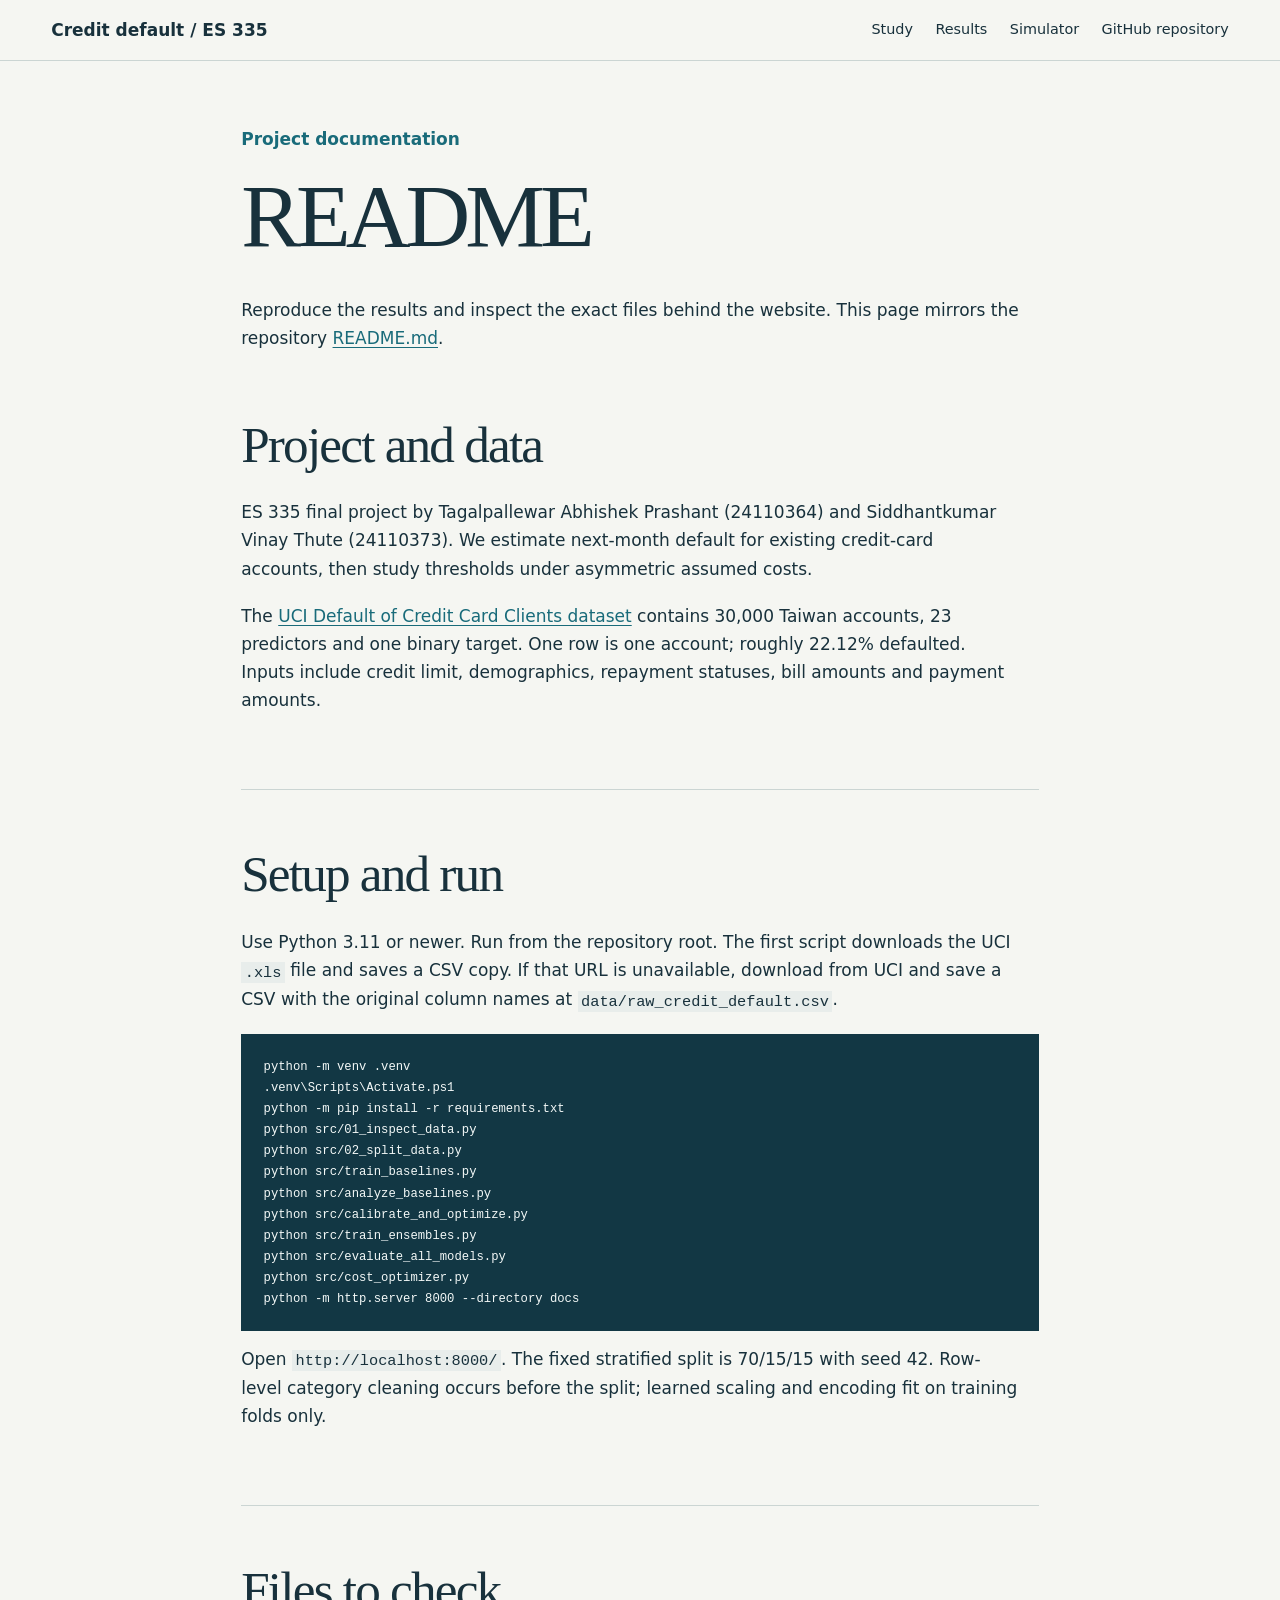
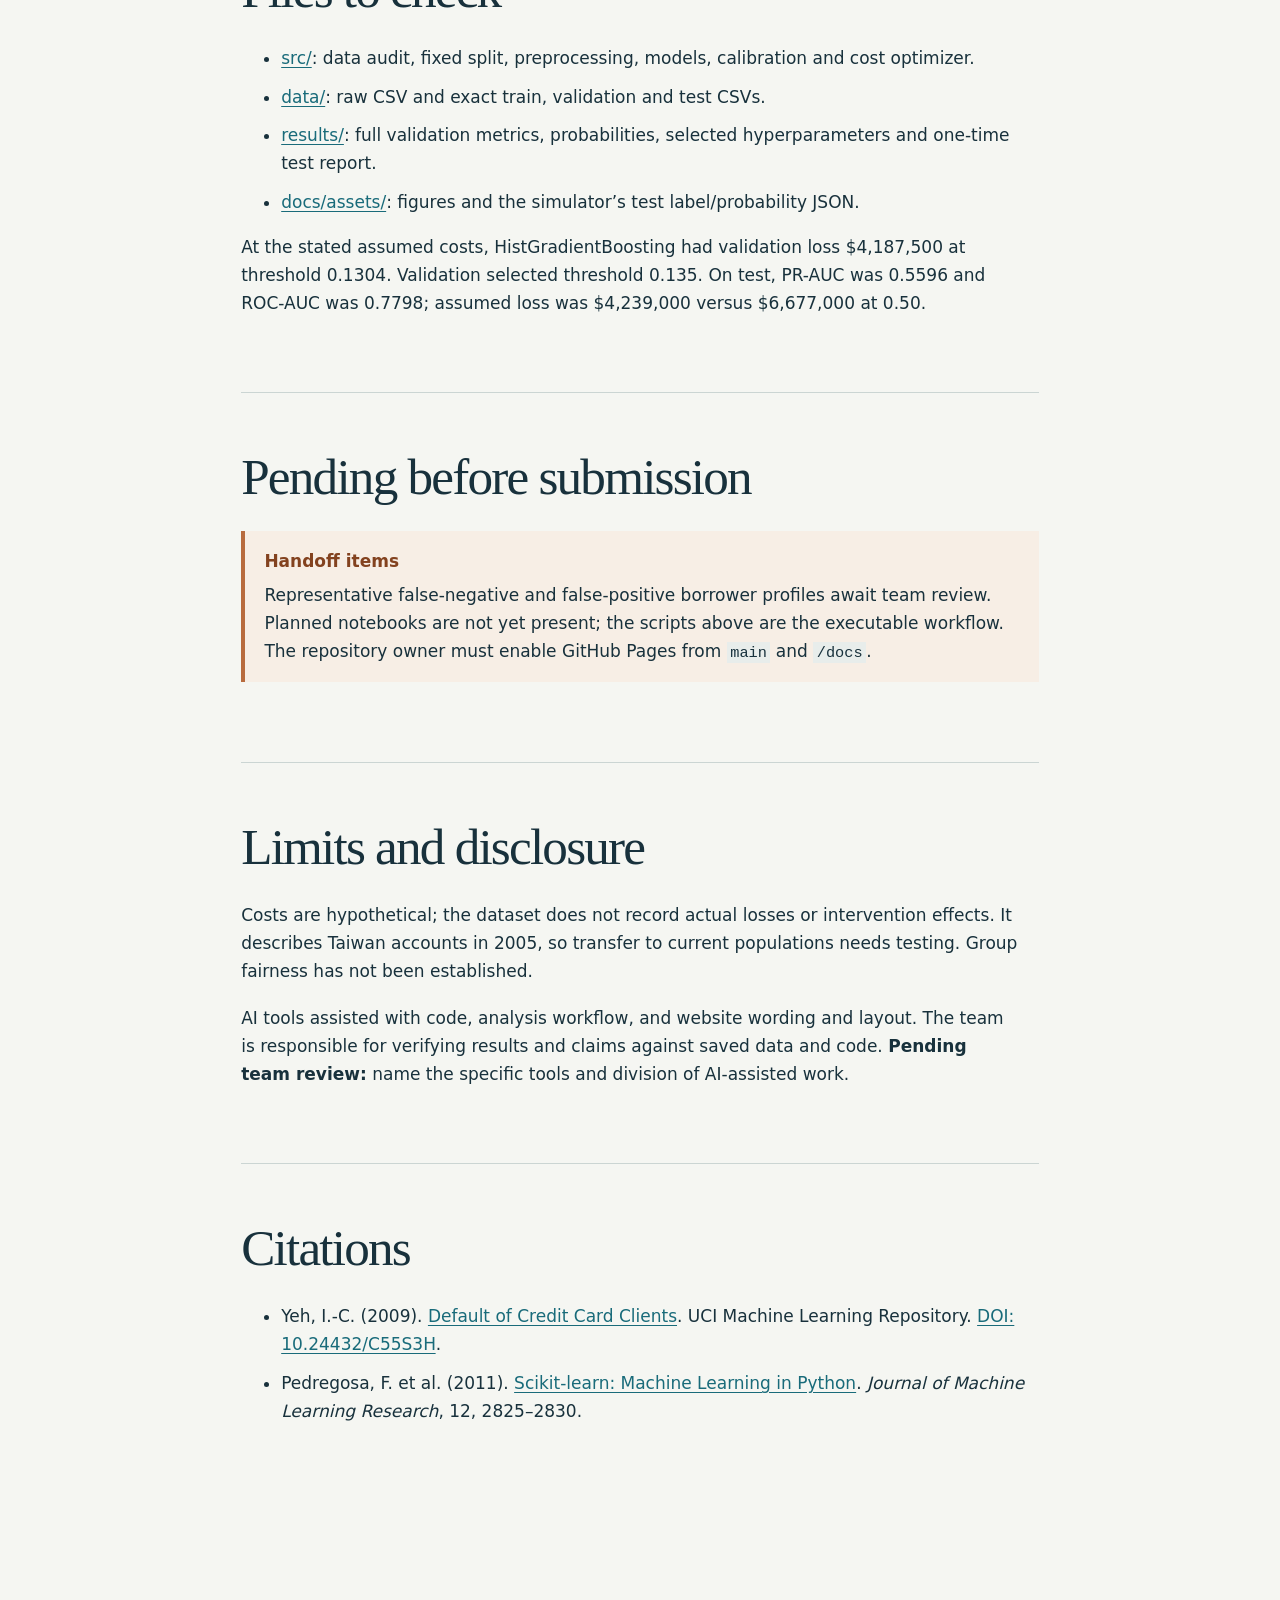
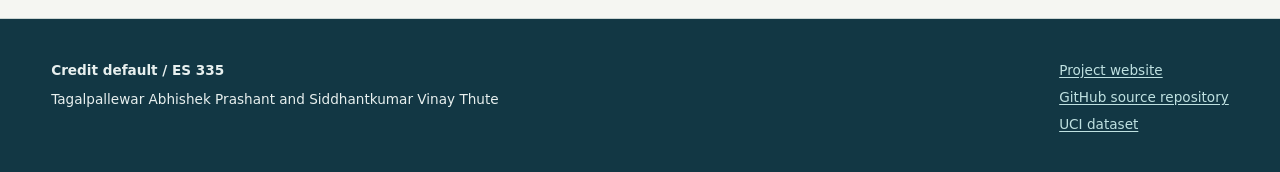
==== docs/readme.html @ 2e4a5504 "Complete project website narrative and README" ====
<!doctype html>
<html lang="en">
<head>
  <meta charset="utf-8">
  <meta name="viewport" content="width=device-width, initial-scale=1">
  <meta name="description" content="Project README: reproduction, data access, results, citations and AI-use disclosure.">
  <title>README | Credit default study</title>
  <link rel="stylesheet" href="style.css">
</head>
<body>
  <a class="skip-link" href="#readme">Skip to README</a>
  <header class="masthead"><a class="brand" href="index.html">Credit default / ES 335</a><nav aria-label="Main navigation"><a href="index.html">Study</a><a href="index.html#results">Results</a><a href="index.html#simulator">Simulator</a><a href="https://github.com/TagalpallewarAbhishek/credit-default-prediction">GitHub repository</a></nav></header>
  <main id="readme" class="readme-page">
    <header class="readme-intro"><p class="kicker">Project documentation</p><h1>README</h1><p>Reproduce the results and inspect the exact files behind the website. This page mirrors the repository <a href="https://github.com/TagalpallewarAbhishek/credit-default-prediction/blob/main/README.md">README.md</a>.</p></header>
    <section class="chapter"><h2>Project and data</h2><p>ES 335 final project by Tagalpallewar Abhishek Prashant (24110364) and Siddhantkumar Vinay Thute (24110373). We estimate next-month default for existing credit-card accounts, then study thresholds under asymmetric assumed costs.</p><p>The <a href="https://archive.ics.uci.edu/dataset/350/default+of+credit+card+clients">UCI Default of Credit Card Clients dataset</a> contains 30,000 Taiwan accounts, 23 predictors and one binary target. One row is one account; roughly 22.12% defaulted. Inputs include credit limit, demographics, repayment statuses, bill amounts and payment amounts.</p></section>
    <section class="chapter"><h2>Setup and run</h2><p>Use Python 3.11 or newer. Run from the repository root. The first script downloads the UCI <code>.xls</code> file and saves a CSV copy. If that URL is unavailable, download from UCI and save a CSV with the original column names at <code>data/raw_credit_default.csv</code>.</p><pre><code>python -m venv .venv
.venv\Scripts\Activate.ps1
python -m pip install -r requirements.txt
python src/01_inspect_data.py
python src/02_split_data.py
python src/train_baselines.py
python src/analyze_baselines.py
python src/calibrate_and_optimize.py
python src/train_ensembles.py
python src/evaluate_all_models.py
python src/cost_optimizer.py
python -m http.server 8000 --directory docs</code></pre><p>Open <code>http://localhost:8000/</code>. The fixed stratified split is 70/15/15 with seed 42. Row-level category cleaning occurs before the split; learned scaling and encoding fit on training folds only.</p></section>
    <section class="chapter"><h2>Files to check</h2><ul><li><a href="https://github.com/TagalpallewarAbhishek/credit-default-prediction/tree/main/src">src/</a>: data audit, fixed split, preprocessing, models, calibration and cost optimizer.</li><li><a href="https://github.com/TagalpallewarAbhishek/credit-default-prediction/tree/main/data">data/</a>: raw CSV and exact train, validation and test CSVs.</li><li><a href="https://github.com/TagalpallewarAbhishek/credit-default-prediction/tree/main/results">results/</a>: full validation metrics, probabilities, selected hyperparameters and one-time test report.</li><li><a href="https://github.com/TagalpallewarAbhishek/credit-default-prediction/tree/main/docs/assets">docs/assets/</a>: figures and the simulator’s test label/probability JSON.</li></ul><p>At the stated assumed costs, HistGradientBoosting had validation loss $4,187,500 at threshold 0.1304. Validation selected threshold 0.135. On test, PR-AUC was 0.5596 and ROC-AUC was 0.7798; assumed loss was $4,239,000 versus $6,677,000 at 0.50.</p></section>
    <section class="chapter"><h2>Pending before submission</h2><div class="pending"><strong>Handoff items</strong><p>Representative false-negative and false-positive borrower profiles await team review. Planned notebooks are not yet present; the scripts above are the executable workflow. The repository owner must enable GitHub Pages from <code>main</code> and <code>/docs</code>.</p></div></section>
    <section class="chapter"><h2>Limits and disclosure</h2><p>Costs are hypothetical; the dataset does not record actual losses or intervention effects. It describes Taiwan accounts in 2005, so transfer to current populations needs testing. Group fairness has not been established.</p><p>AI tools assisted with code, analysis workflow, and website wording and layout. The team is responsible for verifying results and claims against saved data and code. <strong>Pending team review:</strong> name the specific tools and division of AI-assisted work.</p></section>
    <section class="chapter"><h2>Citations</h2><ul><li>Yeh, I.-C. (2009). <a href="https://archive.ics.uci.edu/dataset/350/default+of+credit+card+clients">Default of Credit Card Clients</a>. UCI Machine Learning Repository. <a href="https://doi.org/10.24432/C55S3H">DOI: 10.24432/C55S3H</a>.</li><li>Pedregosa, F. et al. (2011). <a href="https://jmlr.org/papers/v12/pedregosa11a.html">Scikit-learn: Machine Learning in Python</a>. <em>Journal of Machine Learning Research</em>, 12, 2825–2830.</li></ul></section>
  </main>
  <footer class="site-footer"><div><strong>Credit default / ES 335</strong><p>Tagalpallewar Abhishek Prashant and Siddhantkumar Vinay Thute</p></div><div><a href="index.html">Project website</a><a href="https://github.com/TagalpallewarAbhishek/credit-default-prediction">GitHub source repository</a><a href="https://archive.ics.uci.edu/dataset/350/default+of+credit+card+clients">UCI dataset</a></div></footer>
</body>
</html>
---- docs/style.css ----
:root{--ink:#18313c;--muted:#51636a;--paper:#f5f6f2;--white:#fff;--line:#cbd5d3;--teal:#196b7a;--orange:#c35636;--gold:#d7a947}*{box-sizing:border-box}html{scroll-behavior:smooth}body{margin:0;background:var(--paper);color:var(--ink);font:17px/1.65 system-ui,-apple-system,Segoe UI,sans-serif}a{color:var(--teal);text-underline-offset:.18em}a:hover{text-decoration-thickness:2px}:focus-visible{outline:3px solid var(--orange);outline-offset:3px}h1,h2{font-family:Georgia,serif;font-weight:400;line-height:1.1}h1{font-size:clamp(3.5rem,8vw,7.5rem);letter-spacing:-.055em;max-width:850px;margin:.15em 0 .35em}h2{font-size:clamp(2.2rem,4vw,3.4rem);letter-spacing:-.035em;margin:0 0 .5em}p{max-width:72ch}.masthead{display:flex;justify-content:space-between;align-items:center;gap:1rem;padding:1rem max(4vw,20px);border-bottom:1px solid var(--line);background:var(--paper)}.brand{font-weight:750;color:var(--ink);text-decoration:none}.masthead nav{display:flex;gap:1.4rem;flex-wrap:wrap}.masthead nav a{text-decoration:none;color:var(--ink);font-size:.9rem}.hero{min-height:570px;padding:6rem max(4vw,20px) 4rem;display:grid;grid-template-columns:minmax(0,1.6fr) minmax(260px,.6fr);gap:4rem;align-items:end;background:var(--ink);color:var(--paper)}.kicker{color:#acd1d3;margin:0;font-weight:650}.lead{font-size:1.25rem;line-height:1.5;max-width:650px}.hero-link{display:inline-block;margin-top:1rem;color:var(--paper);font-weight:700}.hero-diagram{border-left:2px solid var(--gold);padding-left:1.4rem;display:flex;flex-direction:column;align-items:flex-start;gap:.5rem;font-size:1.15rem}.hero-diagram i{color:var(--gold);font-style:normal}.hero-diagram strong{color:var(--gold);font-weight:600}.page-grid{display:grid;grid-template-columns:220px minmax(0,900px);gap:5vw;max-width:1300px;margin:auto;padding:4rem max(4vw,20px)}.contents{position:sticky;top:1rem;align-self:start;display:flex;flex-direction:column;gap:.45rem;font-size:.88rem}.contents p{margin:0 0 .8rem;font-weight:750}.contents a{text-decoration:none;color:var(--muted)}.contents a:hover{color:var(--teal)}.chapter{padding:0 0 4.5rem;margin:0 0 4.5rem;border-bottom:1px solid var(--line);scroll-margin-top:2rem}.chapter:last-child{border:0}.chapter p{margin:0 0 1.2rem}.figure-row{display:grid;grid-template-columns:1fr 1fr;gap:1rem;margin:2rem 0}.figure-row figure,.wide-figure{margin:0}.figure-row img,.wide-figure img{width:100%;height:auto;display:block;background:white;border:1px solid var(--line)}figcaption{color:var(--muted);font-size:.85rem;line-height:1.45;margin-top:.5rem}.wide-figure{margin:2rem 0}.formula{border-left:5px solid var(--gold);padding:1rem 1.2rem;background:#e8edeb;margin:2rem 0;display:flex;flex-direction:column;gap:.2rem}.formula span,.result-band span,.sim-total span{color:var(--muted);font-size:.9rem}.formula strong{font-size:1.2rem}.result-band{display:grid;grid-template-columns:repeat(3,1fr);border-top:2px solid var(--ink);border-bottom:2px solid var(--ink);margin:2rem 0}.result-band div{padding:1.2rem .8rem;border-right:1px solid var(--line)}.result-band div:last-child{border-right:0}.result-band span,.result-band strong{display:block}.result-band strong{font-family:Georgia,serif;font-size:clamp(1.4rem,3vw,2.3rem);font-weight:400}.simulator{background:#e7efed;padding:2rem;margin-left:-2rem;margin-right:-2rem;border:1px solid #b9ccca}.controls{display:grid;gap:1.2rem;margin-top:1.4rem}.controls>label{font-weight:650}.controls output{color:var(--teal);font-variant-numeric:tabular-nums}input[type=range]{width:100%;accent-color:var(--teal)}.cost-controls{display:grid;grid-template-columns:1fr 1fr;gap:1rem}.cost-controls label{font-size:.9rem;font-weight:650}.cost-controls input{display:block;width:100%;font:inherit;padding:.55rem;border:1px solid #829b99;border-radius:3px;background:white;color:var(--ink)}button{justify-self:start;padding:.55rem .9rem;border:1px solid var(--teal);background:transparent;color:var(--teal);font:inherit;cursor:pointer}button:hover{background:var(--teal);color:white}.sim-results{display:grid;grid-template-columns:1fr 1.5fr;gap:1.5rem;margin:2rem 0}.sim-total strong{display:block;font-family:Georgia,serif;font-size:2.7rem;font-weight:400;line-height:1.2}.sim-total p{font-size:.9rem;margin:.5rem 0}.matrix{border-collapse:collapse;width:100%;font-size:.87rem;text-align:center}.matrix caption{text-align:left;font-weight:650;margin-bottom:.5rem}.matrix th,.matrix td{border:1px solid #9bb3b0;padding:.55rem}.matrix td{font-weight:750;font-variant-numeric:tabular-nums;background:white}.matrix th{font-weight:600}.chart-wrap{background:white;border:1px solid var(--line);padding:.3rem}#cost-chart{display:block;width:100%;height:auto}.small-note{font-size:.8rem;color:var(--muted);margin-top:1rem!important}code{background:#e8edeb;padding:.1rem .22rem;font-size:.9em}ol{padding-left:1.4rem}li{margin-bottom:.65rem}footer{border-top:1px solid var(--line);padding:2rem max(4vw,20px);font-size:.85rem;color:var(--muted)}footer p{max-width:1000px}@media(max-width:850px){.hero{grid-template-columns:1fr;min-height:auto;padding-top:4rem}.hero-diagram{flex-direction:row;flex-wrap:wrap;align-items:center}.page-grid{grid-template-columns:1fr}.contents{position:static;flex-direction:row;flex-wrap:wrap;gap:.7rem 1rem;border-bottom:1px solid var(--line);padding-bottom:1rem}.contents p{width:100%;margin:0}.simulator{margin-left:0;margin-right:0}}@media(max-width:600px){body{font-size:16px}.masthead{align-items:flex-start;flex-direction:column}.masthead nav{gap:.5rem 1rem}.figure-row,.sim-results,.cost-controls,.result-band{grid-template-columns:1fr}.result-band div{border-right:0;border-bottom:1px solid var(--line)}.result-band div:last-child{border-bottom:0}.simulator{padding:1rem}.matrix{font-size:.72rem}.matrix th,.matrix td{padding:.3rem}}@media(prefers-reduced-motion:reduce){html{scroll-behavior:auto}}

.skip-link{position:absolute;left:1rem;top:-5rem;z-index:20;background:var(--ink);color:#fff;padding:.5rem .8rem}.skip-link:focus{top:1rem}
.hero h1{font-size:clamp(3.2rem,7vw,6.5rem);max-width:980px}.hero{background:#123744}.kicker{color:#bfe1e1}.hero-diagram{border-color:#e6bd63}.hero-diagram i,.hero-diagram strong{color:#e6bd63}
.table-scroll{max-width:100%;overflow-x:auto;margin:2rem 0}.results-table{border-collapse:collapse;width:100%;min-width:650px;font-size:.9rem;font-variant-numeric:tabular-nums}.results-table caption{text-align:left;color:var(--muted);font-size:.82rem;padding-bottom:.55rem}.results-table th,.results-table td{padding:.7rem .55rem;border-bottom:1px solid var(--line);text-align:right}.results-table th:first-child{text-align:left}.results-table thead th{border-bottom:2px solid var(--ink)}.results-table tbody th{font-weight:550}.results-table .winner{background:#e0ecea}.results-table .winner th{font-weight:750}
.pending-inline,.pending strong{color:#83421f;font-weight:750}.pending{background:#f7eee5;border-left:4px solid #b86b3e;padding:1rem 1.2rem;margin:1.5rem 0}.pending p{margin:.35rem 0 0}
.site-footer{display:flex;justify-content:space-between;gap:2rem;background:#123744;color:#e8f0ef;padding:2.5rem max(4vw,20px)}.site-footer p{margin:.4rem 0 0}.site-footer>div:last-child{display:flex;flex-direction:column;gap:.3rem}.site-footer a{color:#bfe1e1}
.readme-page{max-width:900px;margin:0 auto;padding:4rem max(4vw,20px)}.readme-intro{margin-bottom:4rem}.readme-intro .kicker{color:var(--teal)}.readme-intro h1{font-size:clamp(3.5rem,7vw,6rem)}.readme-page .chapter{margin-bottom:3.5rem;padding-bottom:3.5rem}.readme-page pre{background:#123744;color:#f3f8f7;overflow-x:auto;padding:1.4rem;line-height:1.55;font-size:.85rem}.readme-page pre code{background:none;padding:0;color:inherit}.readme-page li{max-width:72ch}
@media(max-width:600px){.site-footer{flex-direction:column}.readme-page{padding-top:2.5rem}.hero{padding-bottom:3rem}}
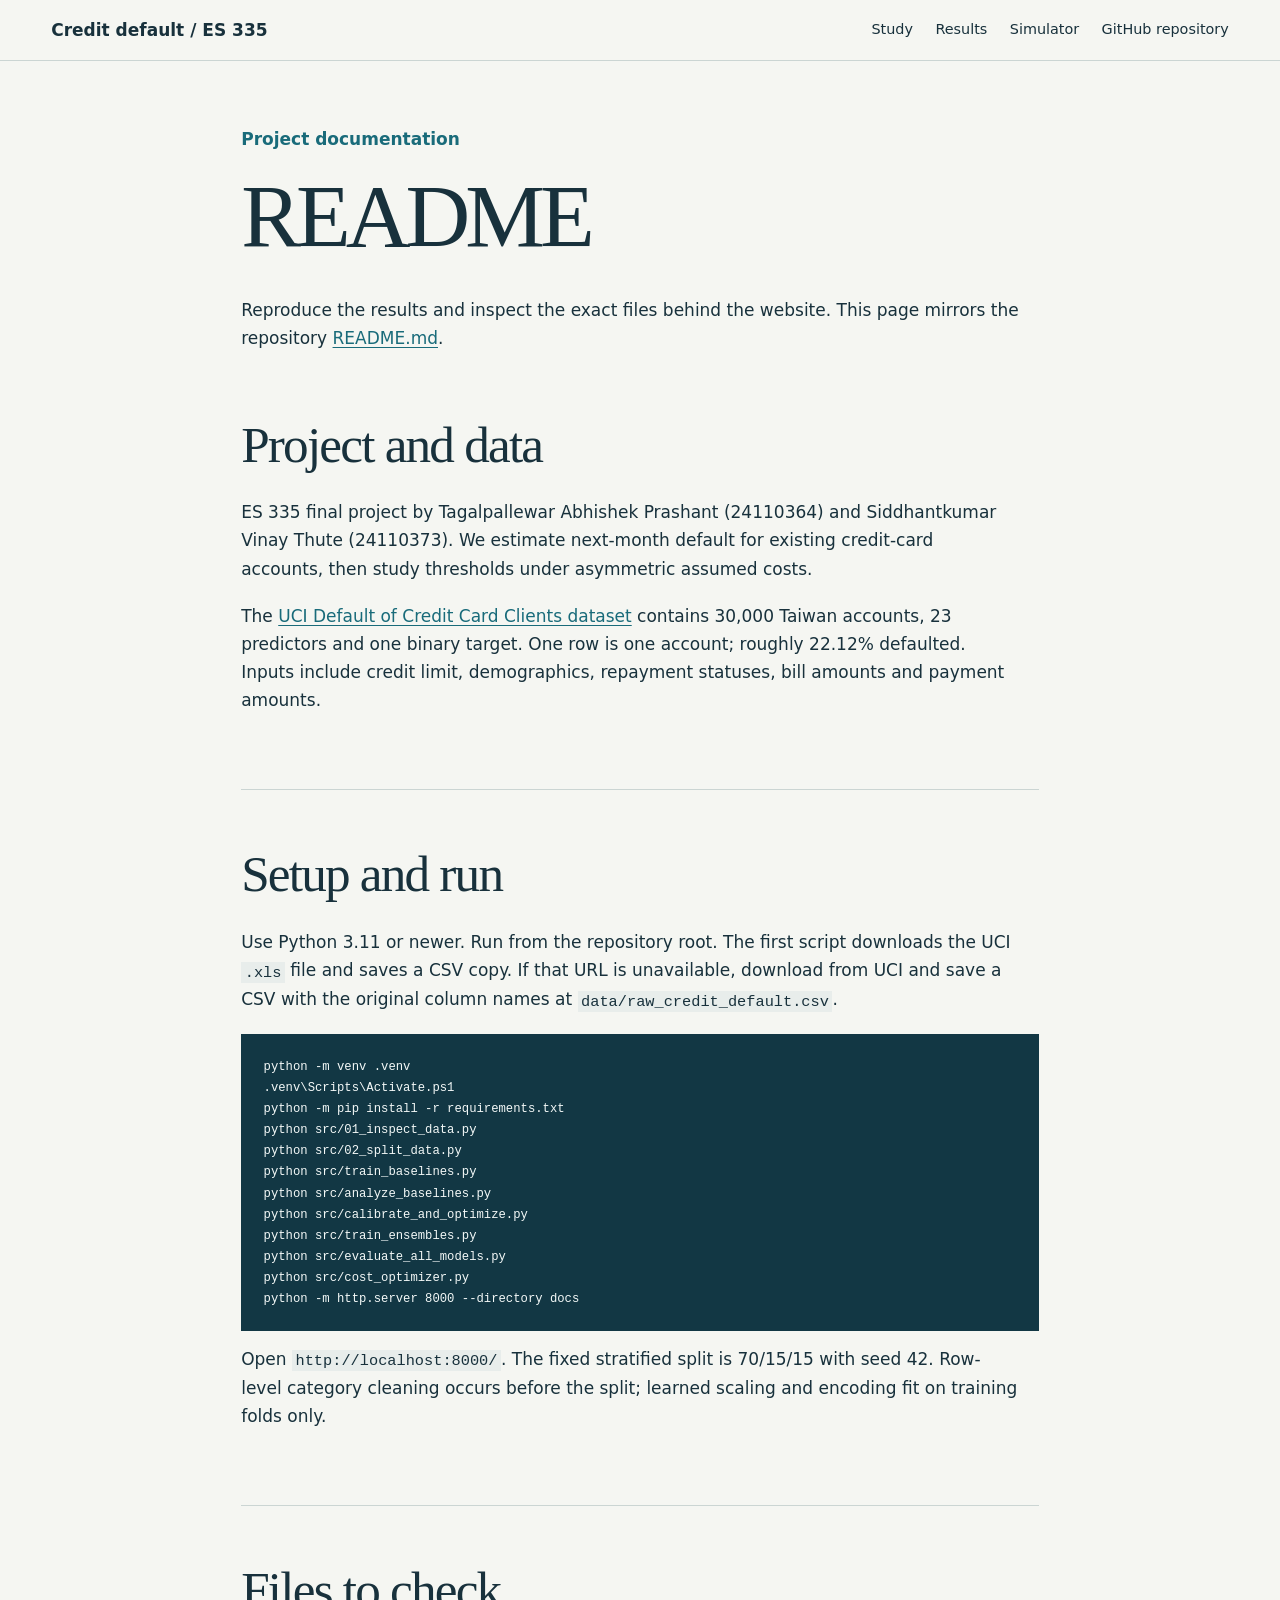
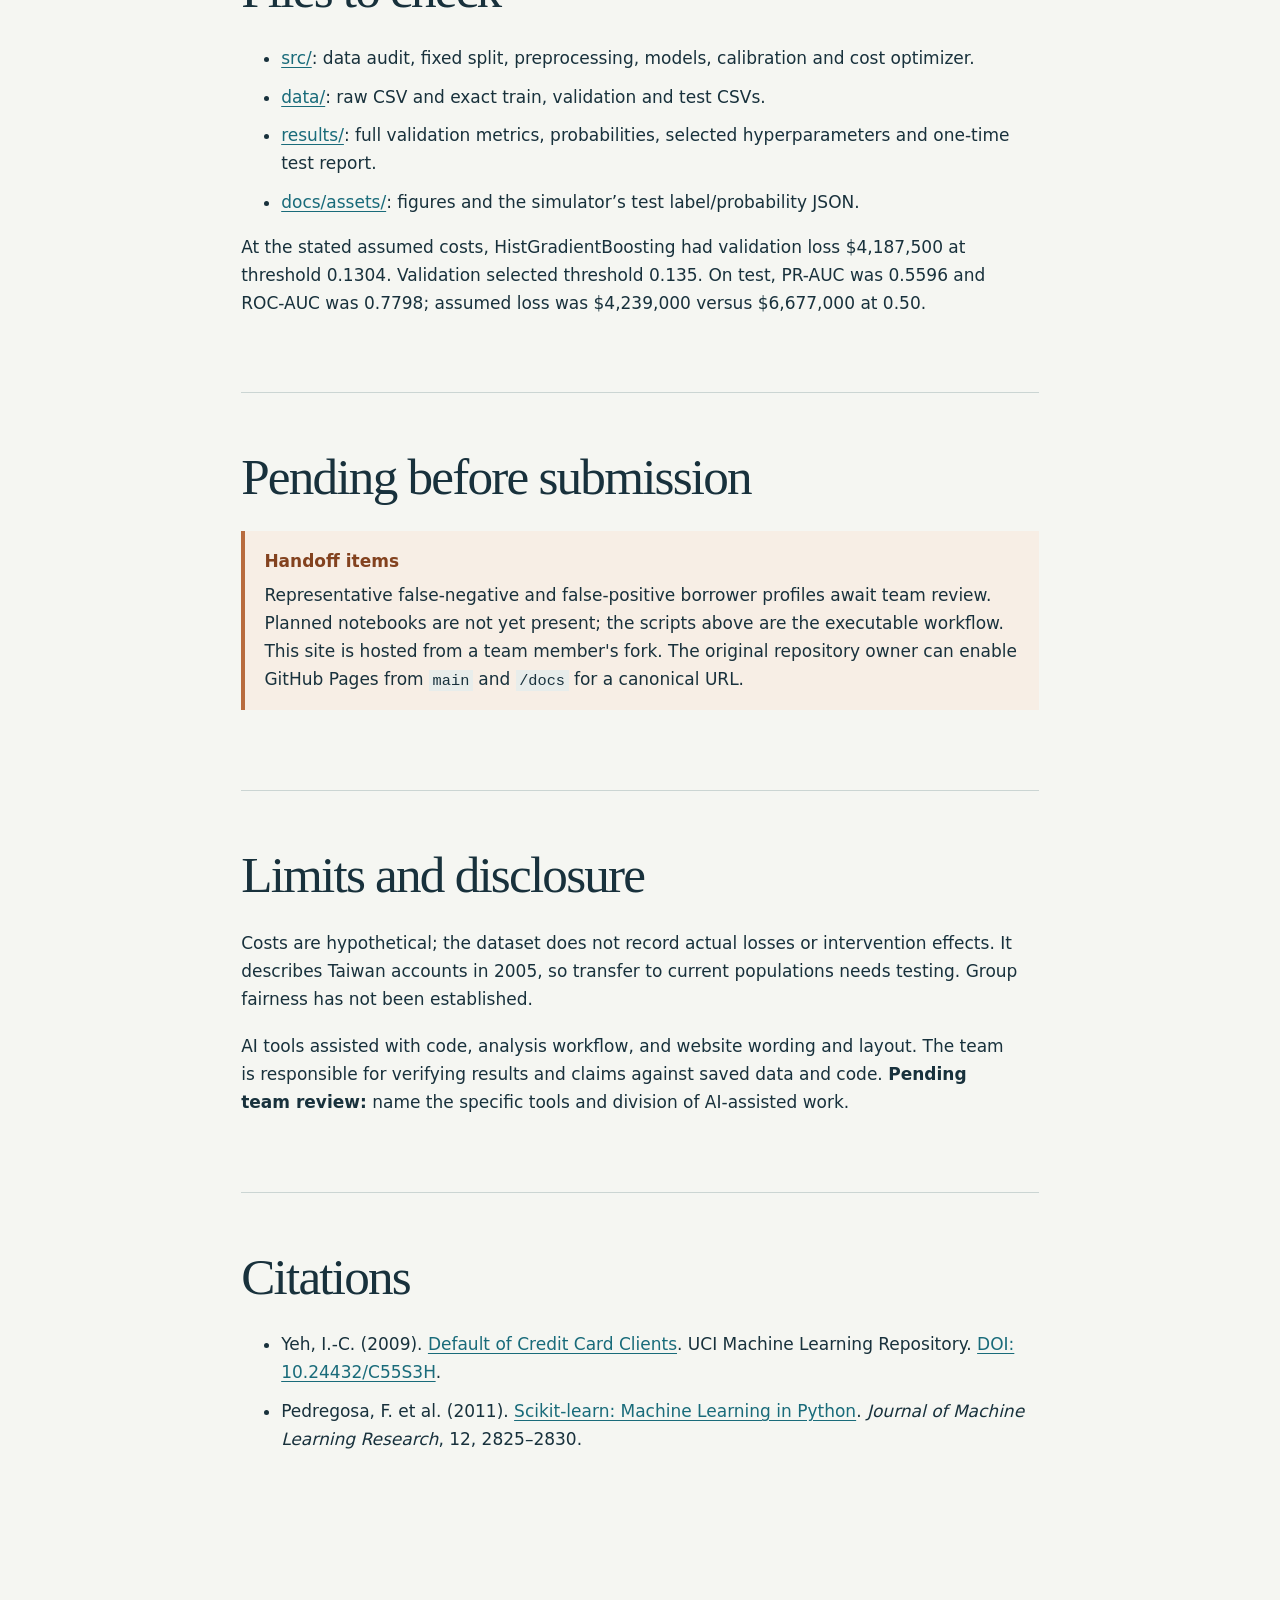
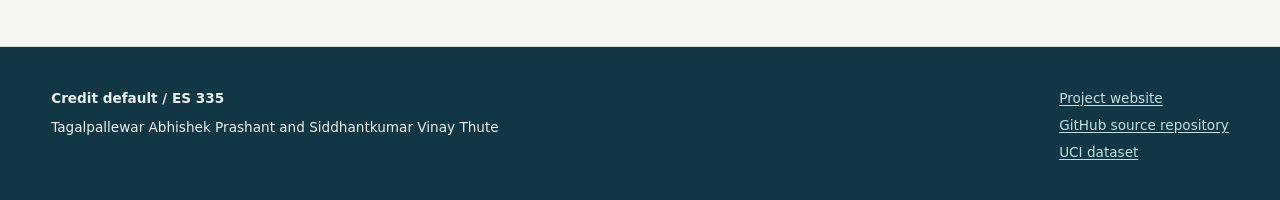
==== commit ee7d115f: "Document live Pages mirror and remaining handoff" ====
--- a/docs/readme.html
+++ b/docs/readme.html
@@ -26,7 +26,7 @@
 python src/cost_optimizer.py
 python -m http.server 8000 --directory docs</code></pre><p>Open <code>http://localhost:8000/</code>. The fixed stratified split is 70/15/15 with seed 42. Row-level category cleaning occurs before the split; learned scaling and encoding fit on training folds only.</p></section>
     <section class="chapter"><h2>Files to check</h2><ul><li><a href="https://github.com/TagalpallewarAbhishek/credit-default-prediction/tree/main/src">src/</a>: data audit, fixed split, preprocessing, models, calibration and cost optimizer.</li><li><a href="https://github.com/TagalpallewarAbhishek/credit-default-prediction/tree/main/data">data/</a>: raw CSV and exact train, validation and test CSVs.</li><li><a href="https://github.com/TagalpallewarAbhishek/credit-default-prediction/tree/main/results">results/</a>: full validation metrics, probabilities, selected hyperparameters and one-time test report.</li><li><a href="https://github.com/TagalpallewarAbhishek/credit-default-prediction/tree/main/docs/assets">docs/assets/</a>: figures and the simulator’s test label/probability JSON.</li></ul><p>At the stated assumed costs, HistGradientBoosting had validation loss $4,187,500 at threshold 0.1304. Validation selected threshold 0.135. On test, PR-AUC was 0.5596 and ROC-AUC was 0.7798; assumed loss was $4,239,000 versus $6,677,000 at 0.50.</p></section>
-    <section class="chapter"><h2>Pending before submission</h2><div class="pending"><strong>Handoff items</strong><p>Representative false-negative and false-positive borrower profiles await team review. Planned notebooks are not yet present; the scripts above are the executable workflow. The repository owner must enable GitHub Pages from <code>main</code> and <code>/docs</code>.</p></div></section>
+    <section class="chapter"><h2>Pending before submission</h2><div class="pending"><strong>Handoff items</strong><p>Representative false-negative and false-positive borrower profiles await team review. Planned notebooks are not yet present; the scripts above are the executable workflow. This site is hosted from a team member's fork. The original repository owner can enable GitHub Pages from <code>main</code> and <code>/docs</code> for a canonical URL.</p></div></section>
     <section class="chapter"><h2>Limits and disclosure</h2><p>Costs are hypothetical; the dataset does not record actual losses or intervention effects. It describes Taiwan accounts in 2005, so transfer to current populations needs testing. Group fairness has not been established.</p><p>AI tools assisted with code, analysis workflow, and website wording and layout. The team is responsible for verifying results and claims against saved data and code. <strong>Pending team review:</strong> name the specific tools and division of AI-assisted work.</p></section>
     <section class="chapter"><h2>Citations</h2><ul><li>Yeh, I.-C. (2009). <a href="https://archive.ics.uci.edu/dataset/350/default+of+credit+card+clients">Default of Credit Card Clients</a>. UCI Machine Learning Repository. <a href="https://doi.org/10.24432/C55S3H">DOI: 10.24432/C55S3H</a>.</li><li>Pedregosa, F. et al. (2011). <a href="https://jmlr.org/papers/v12/pedregosa11a.html">Scikit-learn: Machine Learning in Python</a>. <em>Journal of Machine Learning Research</em>, 12, 2825–2830.</li></ul></section>
   </main>
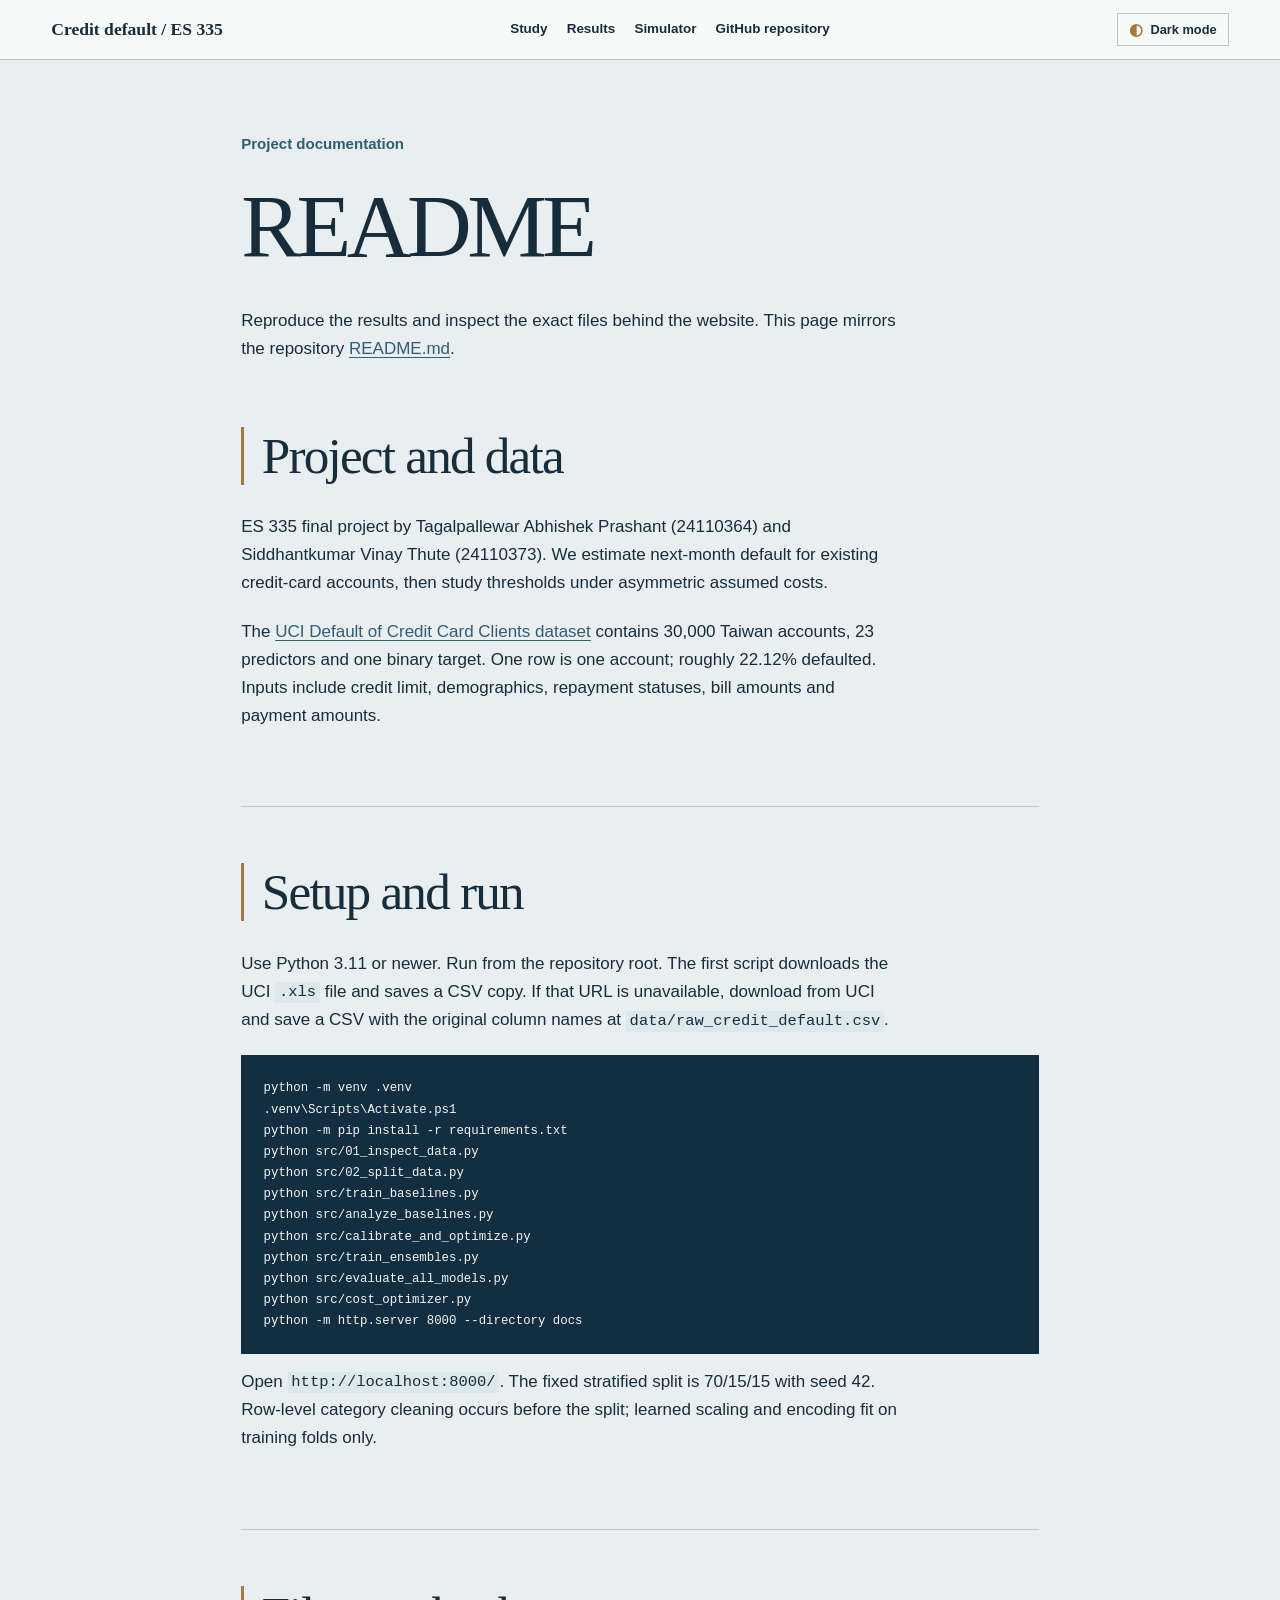
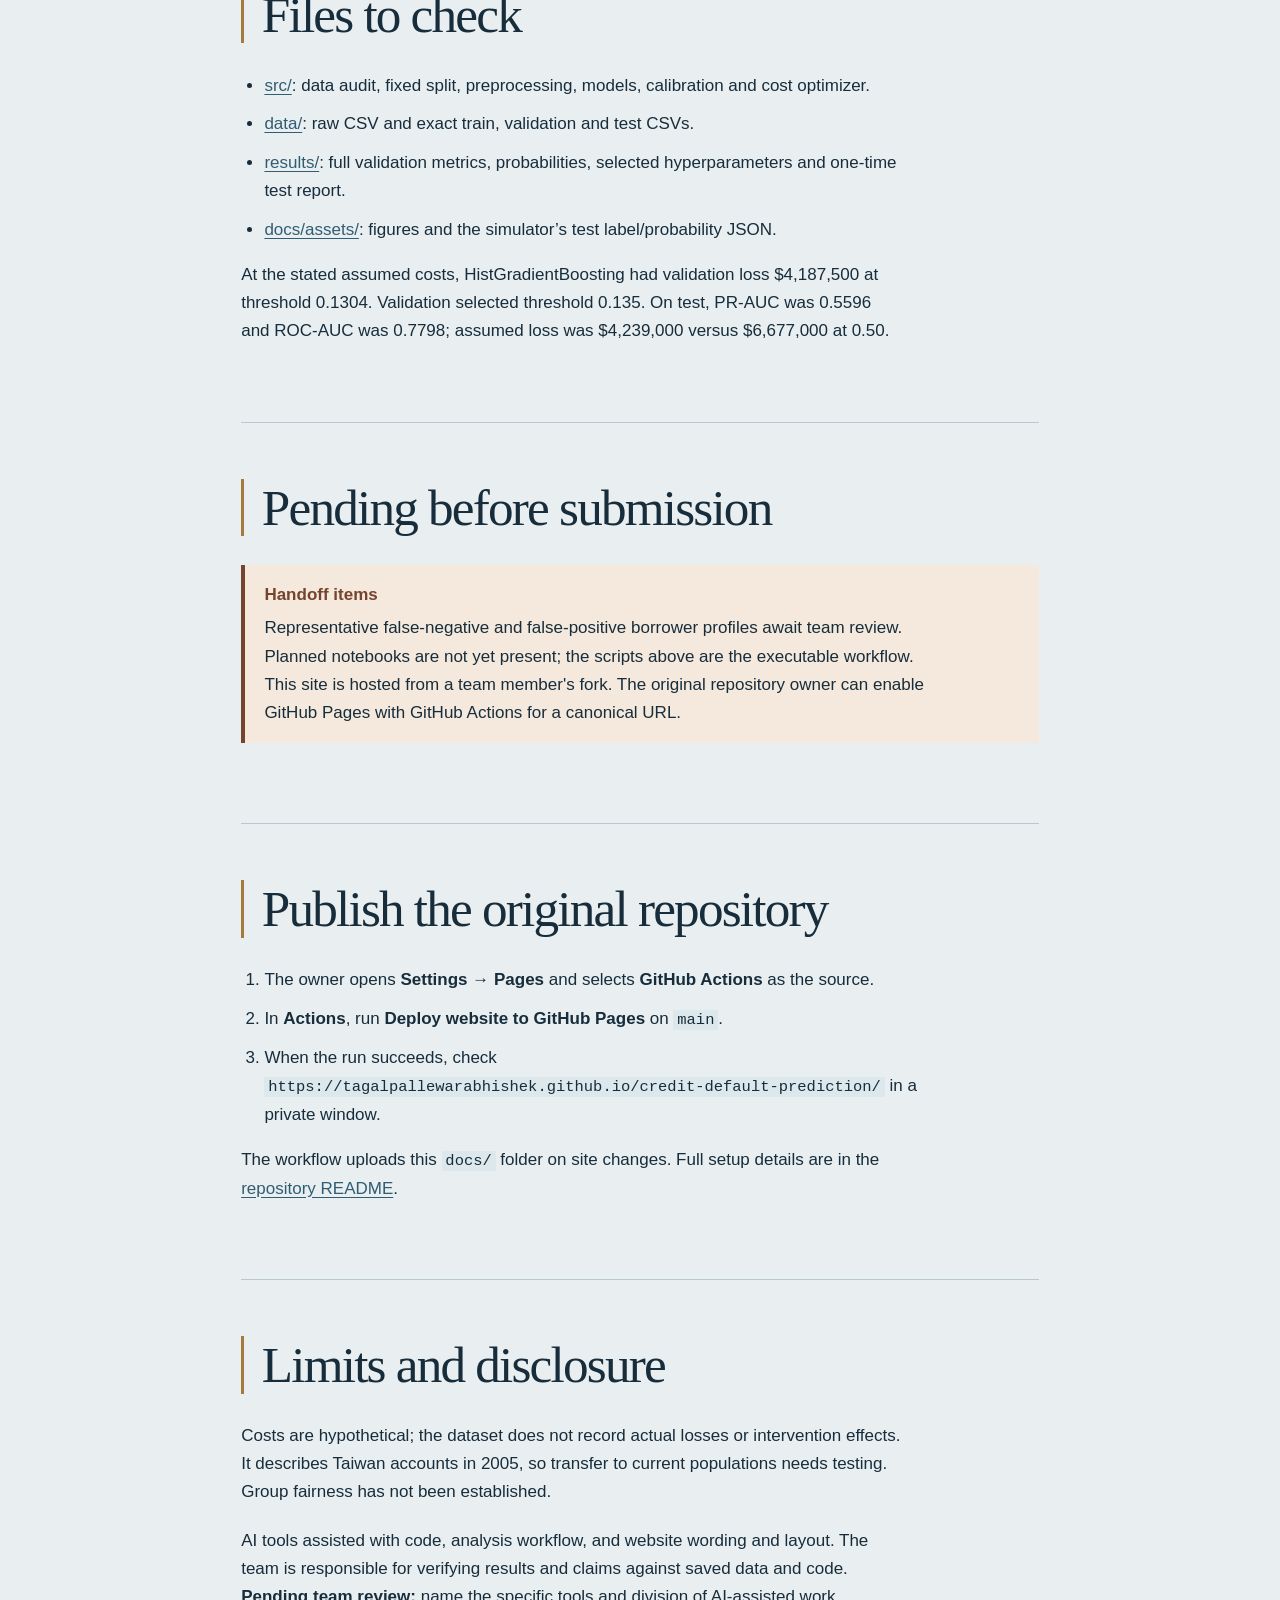
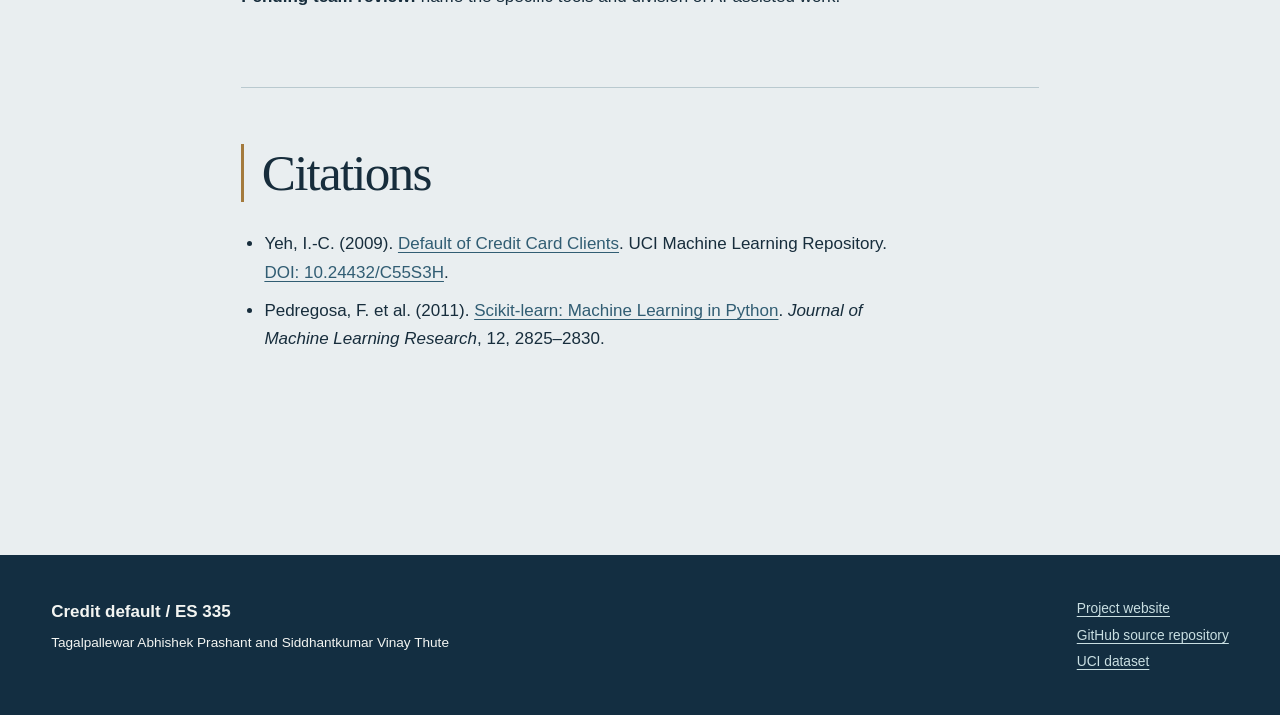
==== commit 2c8a94c9: "Add Actions Pages deployment and classic theme controls" ====
--- a/docs/readme.html
+++ b/docs/readme.html
@@ -5,11 +5,12 @@
   <meta name="viewport" content="width=device-width, initial-scale=1">
   <meta name="description" content="Project README: reproduction, data access, results, citations and AI-use disclosure.">
   <title>README | Credit default study</title>
+  <script src="theme.js"></script>
   <link rel="stylesheet" href="style.css">
 </head>
 <body>
   <a class="skip-link" href="#readme">Skip to README</a>
-  <header class="masthead"><a class="brand" href="index.html">Credit default / ES 335</a><nav aria-label="Main navigation"><a href="index.html">Study</a><a href="index.html#results">Results</a><a href="index.html#simulator">Simulator</a><a href="https://github.com/TagalpallewarAbhishek/credit-default-prediction">GitHub repository</a></nav></header>
+  <header class="masthead"><a class="brand" href="index.html">Credit default / ES 335</a><nav aria-label="Main navigation"><a href="index.html">Study</a><a href="index.html#results">Results</a><a href="index.html#simulator">Simulator</a><a href="https://github.com/TagalpallewarAbhishek/credit-default-prediction">GitHub repository</a></nav><button class="theme-toggle" type="button" aria-label="Switch color theme">Dark mode</button></header>
   <main id="readme" class="readme-page">
     <header class="readme-intro"><p class="kicker">Project documentation</p><h1>README</h1><p>Reproduce the results and inspect the exact files behind the website. This page mirrors the repository <a href="https://github.com/TagalpallewarAbhishek/credit-default-prediction/blob/main/README.md">README.md</a>.</p></header>
     <section class="chapter"><h2>Project and data</h2><p>ES 335 final project by Tagalpallewar Abhishek Prashant (24110364) and Siddhantkumar Vinay Thute (24110373). We estimate next-month default for existing credit-card accounts, then study thresholds under asymmetric assumed costs.</p><p>The <a href="https://archive.ics.uci.edu/dataset/350/default+of+credit+card+clients">UCI Default of Credit Card Clients dataset</a> contains 30,000 Taiwan accounts, 23 predictors and one binary target. One row is one account; roughly 22.12% defaulted. Inputs include credit limit, demographics, repayment statuses, bill amounts and payment amounts.</p></section>
@@ -26,7 +27,8 @@
 python src/cost_optimizer.py
 python -m http.server 8000 --directory docs</code></pre><p>Open <code>http://localhost:8000/</code>. The fixed stratified split is 70/15/15 with seed 42. Row-level category cleaning occurs before the split; learned scaling and encoding fit on training folds only.</p></section>
     <section class="chapter"><h2>Files to check</h2><ul><li><a href="https://github.com/TagalpallewarAbhishek/credit-default-prediction/tree/main/src">src/</a>: data audit, fixed split, preprocessing, models, calibration and cost optimizer.</li><li><a href="https://github.com/TagalpallewarAbhishek/credit-default-prediction/tree/main/data">data/</a>: raw CSV and exact train, validation and test CSVs.</li><li><a href="https://github.com/TagalpallewarAbhishek/credit-default-prediction/tree/main/results">results/</a>: full validation metrics, probabilities, selected hyperparameters and one-time test report.</li><li><a href="https://github.com/TagalpallewarAbhishek/credit-default-prediction/tree/main/docs/assets">docs/assets/</a>: figures and the simulator’s test label/probability JSON.</li></ul><p>At the stated assumed costs, HistGradientBoosting had validation loss $4,187,500 at threshold 0.1304. Validation selected threshold 0.135. On test, PR-AUC was 0.5596 and ROC-AUC was 0.7798; assumed loss was $4,239,000 versus $6,677,000 at 0.50.</p></section>
-    <section class="chapter"><h2>Pending before submission</h2><div class="pending"><strong>Handoff items</strong><p>Representative false-negative and false-positive borrower profiles await team review. Planned notebooks are not yet present; the scripts above are the executable workflow. This site is hosted from a team member's fork. The original repository owner can enable GitHub Pages from <code>main</code> and <code>/docs</code> for a canonical URL.</p></div></section>
+    <section class="chapter"><h2>Pending before submission</h2><div class="pending"><strong>Handoff items</strong><p>Representative false-negative and false-positive borrower profiles await team review. Planned notebooks are not yet present; the scripts above are the executable workflow. This site is hosted from a team member's fork. The original repository owner can enable GitHub Pages with GitHub Actions for a canonical URL.</p></div></section>
+    <section class="chapter"><h2>Publish the original repository</h2><ol><li>The owner opens <strong>Settings → Pages</strong> and selects <strong>GitHub Actions</strong> as the source.</li><li>In <strong>Actions</strong>, run <strong>Deploy website to GitHub Pages</strong> on <code>main</code>.</li><li>When the run succeeds, check <code>https://tagalpallewarabhishek.github.io/credit-default-prediction/</code> in a private window.</li></ol><p>The workflow uploads this <code>docs/</code> folder on site changes. Full setup details are in the <a href="https://github.com/TagalpallewarAbhishek/credit-default-prediction/blob/main/README.md">repository README</a>.</p></section>
     <section class="chapter"><h2>Limits and disclosure</h2><p>Costs are hypothetical; the dataset does not record actual losses or intervention effects. It describes Taiwan accounts in 2005, so transfer to current populations needs testing. Group fairness has not been established.</p><p>AI tools assisted with code, analysis workflow, and website wording and layout. The team is responsible for verifying results and claims against saved data and code. <strong>Pending team review:</strong> name the specific tools and division of AI-assisted work.</p></section>
     <section class="chapter"><h2>Citations</h2><ul><li>Yeh, I.-C. (2009). <a href="https://archive.ics.uci.edu/dataset/350/default+of+credit+card+clients">Default of Credit Card Clients</a>. UCI Machine Learning Repository. <a href="https://doi.org/10.24432/C55S3H">DOI: 10.24432/C55S3H</a>.</li><li>Pedregosa, F. et al. (2011). <a href="https://jmlr.org/papers/v12/pedregosa11a.html">Scikit-learn: Machine Learning in Python</a>. <em>Journal of Machine Learning Research</em>, 12, 2825–2830.</li></ul></section>
   </main>
--- a/docs/style.css
+++ b/docs/style.css
@@ -1,9 +1,169 @@
-:root{--ink:#18313c;--muted:#51636a;--paper:#f5f6f2;--white:#fff;--line:#cbd5d3;--teal:#196b7a;--orange:#c35636;--gold:#d7a947}*{box-sizing:border-box}html{scroll-behavior:smooth}body{margin:0;background:var(--paper);color:var(--ink);font:17px/1.65 system-ui,-apple-system,Segoe UI,sans-serif}a{color:var(--teal);text-underline-offset:.18em}a:hover{text-decoration-thickness:2px}:focus-visible{outline:3px solid var(--orange);outline-offset:3px}h1,h2{font-family:Georgia,serif;font-weight:400;line-height:1.1}h1{font-size:clamp(3.5rem,8vw,7.5rem);letter-spacing:-.055em;max-width:850px;margin:.15em 0 .35em}h2{font-size:clamp(2.2rem,4vw,3.4rem);letter-spacing:-.035em;margin:0 0 .5em}p{max-width:72ch}.masthead{display:flex;justify-content:space-between;align-items:center;gap:1rem;padding:1rem max(4vw,20px);border-bottom:1px solid var(--line);background:var(--paper)}.brand{font-weight:750;color:var(--ink);text-decoration:none}.masthead nav{display:flex;gap:1.4rem;flex-wrap:wrap}.masthead nav a{text-decoration:none;color:var(--ink);font-size:.9rem}.hero{min-height:570px;padding:6rem max(4vw,20px) 4rem;display:grid;grid-template-columns:minmax(0,1.6fr) minmax(260px,.6fr);gap:4rem;align-items:end;background:var(--ink);color:var(--paper)}.kicker{color:#acd1d3;margin:0;font-weight:650}.lead{font-size:1.25rem;line-height:1.5;max-width:650px}.hero-link{display:inline-block;margin-top:1rem;color:var(--paper);font-weight:700}.hero-diagram{border-left:2px solid var(--gold);padding-left:1.4rem;display:flex;flex-direction:column;align-items:flex-start;gap:.5rem;font-size:1.15rem}.hero-diagram i{color:var(--gold);font-style:normal}.hero-diagram strong{color:var(--gold);font-weight:600}.page-grid{display:grid;grid-template-columns:220px minmax(0,900px);gap:5vw;max-width:1300px;margin:auto;padding:4rem max(4vw,20px)}.contents{position:sticky;top:1rem;align-self:start;display:flex;flex-direction:column;gap:.45rem;font-size:.88rem}.contents p{margin:0 0 .8rem;font-weight:750}.contents a{text-decoration:none;color:var(--muted)}.contents a:hover{color:var(--teal)}.chapter{padding:0 0 4.5rem;margin:0 0 4.5rem;border-bottom:1px solid var(--line);scroll-margin-top:2rem}.chapter:last-child{border:0}.chapter p{margin:0 0 1.2rem}.figure-row{display:grid;grid-template-columns:1fr 1fr;gap:1rem;margin:2rem 0}.figure-row figure,.wide-figure{margin:0}.figure-row img,.wide-figure img{width:100%;height:auto;display:block;background:white;border:1px solid var(--line)}figcaption{color:var(--muted);font-size:.85rem;line-height:1.45;margin-top:.5rem}.wide-figure{margin:2rem 0}.formula{border-left:5px solid var(--gold);padding:1rem 1.2rem;background:#e8edeb;margin:2rem 0;display:flex;flex-direction:column;gap:.2rem}.formula span,.result-band span,.sim-total span{color:var(--muted);font-size:.9rem}.formula strong{font-size:1.2rem}.result-band{display:grid;grid-template-columns:repeat(3,1fr);border-top:2px solid var(--ink);border-bottom:2px solid var(--ink);margin:2rem 0}.result-band div{padding:1.2rem .8rem;border-right:1px solid var(--line)}.result-band div:last-child{border-right:0}.result-band span,.result-band strong{display:block}.result-band strong{font-family:Georgia,serif;font-size:clamp(1.4rem,3vw,2.3rem);font-weight:400}.simulator{background:#e7efed;padding:2rem;margin-left:-2rem;margin-right:-2rem;border:1px solid #b9ccca}.controls{display:grid;gap:1.2rem;margin-top:1.4rem}.controls>label{font-weight:650}.controls output{color:var(--teal);font-variant-numeric:tabular-nums}input[type=range]{width:100%;accent-color:var(--teal)}.cost-controls{display:grid;grid-template-columns:1fr 1fr;gap:1rem}.cost-controls label{font-size:.9rem;font-weight:650}.cost-controls input{display:block;width:100%;font:inherit;padding:.55rem;border:1px solid #829b99;border-radius:3px;background:white;color:var(--ink)}button{justify-self:start;padding:.55rem .9rem;border:1px solid var(--teal);background:transparent;color:var(--teal);font:inherit;cursor:pointer}button:hover{background:var(--teal);color:white}.sim-results{display:grid;grid-template-columns:1fr 1.5fr;gap:1.5rem;margin:2rem 0}.sim-total strong{display:block;font-family:Georgia,serif;font-size:2.7rem;font-weight:400;line-height:1.2}.sim-total p{font-size:.9rem;margin:.5rem 0}.matrix{border-collapse:collapse;width:100%;font-size:.87rem;text-align:center}.matrix caption{text-align:left;font-weight:650;margin-bottom:.5rem}.matrix th,.matrix td{border:1px solid #9bb3b0;padding:.55rem}.matrix td{font-weight:750;font-variant-numeric:tabular-nums;background:white}.matrix th{font-weight:600}.chart-wrap{background:white;border:1px solid var(--line);padding:.3rem}#cost-chart{display:block;width:100%;height:auto}.small-note{font-size:.8rem;color:var(--muted);margin-top:1rem!important}code{background:#e8edeb;padding:.1rem .22rem;font-size:.9em}ol{padding-left:1.4rem}li{margin-bottom:.65rem}footer{border-top:1px solid var(--line);padding:2rem max(4vw,20px);font-size:.85rem;color:var(--muted)}footer p{max-width:1000px}@media(max-width:850px){.hero{grid-template-columns:1fr;min-height:auto;padding-top:4rem}.hero-diagram{flex-direction:row;flex-wrap:wrap;align-items:center}.page-grid{grid-template-columns:1fr}.contents{position:static;flex-direction:row;flex-wrap:wrap;gap:.7rem 1rem;border-bottom:1px solid var(--line);padding-bottom:1rem}.contents p{width:100%;margin:0}.simulator{margin-left:0;margin-right:0}}@media(max-width:600px){body{font-size:16px}.masthead{align-items:flex-start;flex-direction:column}.masthead nav{gap:.5rem 1rem}.figure-row,.sim-results,.cost-controls,.result-band{grid-template-columns:1fr}.result-band div{border-right:0;border-bottom:1px solid var(--line)}.result-band div:last-child{border-bottom:0}.simulator{padding:1rem}.matrix{font-size:.72rem}.matrix th,.matrix td{padding:.3rem}}@media(prefers-reduced-motion:reduce){html{scroll-behavior:auto}}
+:root {
+  color-scheme: light;
+  --paper: #e9eef0;
+  --surface: #f8faf9;
+  --ink: #172d3c;
+  --muted: #536875;
+  --line: #b9c9cf;
+  --accent: #315d73;
+  --brass: #a47a3d;
+  --hero: #132e41;
+  --hero-text: #f3f5f2;
+  --panel: #dce8eb;
+  --winner: #d6e6e7;
+  --notice: #f4e9dc;
+  --notice-ink: #74442d;
+}
 
-.skip-link{position:absolute;left:1rem;top:-5rem;z-index:20;background:var(--ink);color:#fff;padding:.5rem .8rem}.skip-link:focus{top:1rem}
-.hero h1{font-size:clamp(3.2rem,7vw,6.5rem);max-width:980px}.hero{background:#123744}.kicker{color:#bfe1e1}.hero-diagram{border-color:#e6bd63}.hero-diagram i,.hero-diagram strong{color:#e6bd63}
-.table-scroll{max-width:100%;overflow-x:auto;margin:2rem 0}.results-table{border-collapse:collapse;width:100%;min-width:650px;font-size:.9rem;font-variant-numeric:tabular-nums}.results-table caption{text-align:left;color:var(--muted);font-size:.82rem;padding-bottom:.55rem}.results-table th,.results-table td{padding:.7rem .55rem;border-bottom:1px solid var(--line);text-align:right}.results-table th:first-child{text-align:left}.results-table thead th{border-bottom:2px solid var(--ink)}.results-table tbody th{font-weight:550}.results-table .winner{background:#e0ecea}.results-table .winner th{font-weight:750}
-.pending-inline,.pending strong{color:#83421f;font-weight:750}.pending{background:#f7eee5;border-left:4px solid #b86b3e;padding:1rem 1.2rem;margin:1.5rem 0}.pending p{margin:.35rem 0 0}
-.site-footer{display:flex;justify-content:space-between;gap:2rem;background:#123744;color:#e8f0ef;padding:2.5rem max(4vw,20px)}.site-footer p{margin:.4rem 0 0}.site-footer>div:last-child{display:flex;flex-direction:column;gap:.3rem}.site-footer a{color:#bfe1e1}
-.readme-page{max-width:900px;margin:0 auto;padding:4rem max(4vw,20px)}.readme-intro{margin-bottom:4rem}.readme-intro .kicker{color:var(--teal)}.readme-intro h1{font-size:clamp(3.5rem,7vw,6rem)}.readme-page .chapter{margin-bottom:3.5rem;padding-bottom:3.5rem}.readme-page pre{background:#123744;color:#f3f8f7;overflow-x:auto;padding:1.4rem;line-height:1.55;font-size:.85rem}.readme-page pre code{background:none;padding:0;color:inherit}.readme-page li{max-width:72ch}
-@media(max-width:600px){.site-footer{flex-direction:column}.readme-page{padding-top:2.5rem}.hero{padding-bottom:3rem}}
+html[data-theme="dark"] {
+  color-scheme: dark;
+  --paper: #14232d;
+  --surface: #1d303b;
+  --ink: #e9efee;
+  --muted: #b4c5cb;
+  --line: #405763;
+  --accent: #a5ccd6;
+  --brass: #d1ad70;
+  --hero: #0c1b26;
+  --hero-text: #edf3ef;
+  --panel: #233e48;
+  --winner: #2c4b51;
+  --notice: #48372e;
+  --notice-ink: #f3d2ae;
+}
+
+* { box-sizing: border-box; }
+html { scroll-behavior: smooth; }
+body { margin: 0; background: var(--paper); color: var(--ink); font: 17px/1.66 "Segoe UI", Arial, sans-serif; }
+a { color: var(--accent); text-underline-offset: .2em; }
+a:hover { text-decoration-thickness: 2px; }
+:focus-visible { outline: 3px solid var(--brass); outline-offset: 4px; }
+h1, h2, h3 { font-family: Georgia, "Times New Roman", serif; font-weight: 400; line-height: 1.13; }
+h1 { font-size: clamp(3.5rem, 7vw, 6.6rem); letter-spacing: -.05em; max-width: 11ch; margin: .2em 0 .34em; }
+h2 { font-size: clamp(2.25rem, 4vw, 3.4rem); letter-spacing: -.035em; margin: 0 0 .55em; }
+p { max-width: 70ch; }
+strong { font-weight: 680; }
+code { background: var(--panel); padding: .08rem .24rem; font-size: .91em; }
+li { margin-bottom: .65rem; }
+ol, ul { padding-left: 1.45rem; }
+
+.skip-link { position: absolute; left: 1rem; top: -5rem; z-index: 30; padding: .55rem .85rem; background: var(--hero); color: var(--hero-text); }
+.skip-link:focus { top: 1rem; }
+.masthead { position: sticky; top: 0; z-index: 20; display: flex; align-items: center; justify-content: space-between; gap: 1rem; padding: .8rem max(4vw, 22px); background: var(--surface); border-bottom: 1px solid var(--line); }
+.brand { color: var(--ink); text-decoration: none; font: 600 1.1rem/1.2 Georgia, "Times New Roman", serif; white-space: nowrap; }
+.masthead nav { display: flex; align-items: center; gap: clamp(.6rem, 1.5vw, 1.5rem); flex-wrap: wrap; }
+.masthead nav a { color: var(--ink); text-decoration: none; font-size: .84rem; font-weight: 600; }
+.masthead nav a:hover { color: var(--accent); text-decoration: underline; }
+.theme-toggle { flex: none; padding: .38rem .7rem; border: 1px solid var(--line); background: var(--surface); color: var(--ink); font: 600 .8rem/1.2 "Segoe UI", Arial, sans-serif; cursor: pointer; }
+.theme-toggle::before { content: "◐"; display: inline-block; margin-right: .45rem; color: var(--brass); font-size: 1rem; vertical-align: -.05em; }
+.theme-toggle:hover { border-color: var(--accent); }
+
+.hero { min-height: 560px; display: grid; grid-template-columns: minmax(0, 1.7fr) minmax(245px, .65fr); align-items: end; gap: 4rem; padding: 5.5rem max(4vw, 22px) 4.5rem; background: var(--hero); color: var(--hero-text); border-bottom: 5px solid var(--brass); }
+.hero .kicker { color: #c6dadd; }
+.kicker { margin: 0; font-size: .94rem; font-weight: 650; }
+.lead { max-width: 640px; font-size: clamp(1.15rem, 1.8vw, 1.4rem); line-height: 1.52; }
+.hero-link { display: inline-block; margin-top: 1.1rem; color: var(--hero-text); font-weight: 700; text-decoration-color: var(--brass); text-decoration-thickness: 2px; }
+.hero-diagram { display: flex; flex-direction: column; align-items: flex-start; gap: .4rem; padding-left: 1.35rem; border-left: 2px solid var(--brass); font: 1.1rem/1.45 Georgia, "Times New Roman", serif; }
+.hero-diagram i { color: #d5b67d; font-style: normal; }
+.hero-diagram strong { color: #e3c58d; font-weight: 600; }
+
+.page-grid { display: grid; grid-template-columns: 190px minmax(0, 900px); gap: clamp(2rem, 5vw, 5rem); max-width: 1240px; margin: auto; padding: 4.5rem max(4vw, 22px); }
+.contents { position: sticky; top: 6rem; align-self: start; display: flex; flex-direction: column; gap: .35rem; border-left: 1px solid var(--line); padding-left: 1.1rem; font-size: .83rem; }
+.contents p { margin: 0 0 .55rem; font-weight: 750; color: var(--ink); }
+.contents a { padding: .1rem 0; color: var(--muted); text-decoration: none; }
+.contents a:hover, .contents a:focus-visible { color: var(--accent); text-decoration: underline; }
+.story { min-width: 0; }
+.chapter { padding: 0 0 4.1rem; margin: 0 0 4.1rem; border-bottom: 1px solid var(--line); scroll-margin-top: 6rem; }
+.chapter:last-child { border: 0; margin-bottom: 0; }
+.chapter p { margin: 0 0 1.25rem; }
+.chapter > h2 { padding-left: 1.1rem; border-left: 3px solid var(--brass); }
+.figure-row { display: grid; grid-template-columns: 1fr 1fr; gap: 1.2rem; margin: 2.1rem 0; }
+figure, .wide-figure { margin: 0; }
+figure img { display: block; width: 100%; height: auto; border: 1px solid var(--line); background: #fff; }
+figcaption { color: var(--muted); font-size: .85rem; line-height: 1.45; margin-top: .55rem; }
+.wide-figure { margin: 2.1rem 0; }
+.formula { display: flex; flex-direction: column; gap: .15rem; margin: 2rem 0; padding: 1.1rem 1.35rem; background: var(--surface); border-left: 4px solid var(--brass); }
+.formula span, .result-band span, .sim-total span { color: var(--muted); font-size: .9rem; }
+.formula strong { font-size: 1.18rem; }
+.result-band { display: grid; grid-template-columns: repeat(3, 1fr); margin: 2rem 0; border-top: 2px solid var(--ink); border-bottom: 2px solid var(--ink); }
+.result-band div { padding: 1.15rem .9rem; border-right: 1px solid var(--line); }
+.result-band div:last-child { border-right: 0; }
+.result-band span, .result-band strong { display: block; }
+.result-band strong { font: 400 clamp(1.4rem, 3vw, 2.25rem)/1.25 Georgia, "Times New Roman", serif; font-variant-numeric: tabular-nums; }
+.table-scroll { max-width: 100%; overflow-x: auto; margin: 2rem 0; border: 1px solid var(--line); background: var(--surface); }
+.results-table { width: 100%; min-width: 650px; border-collapse: collapse; font-size: .89rem; font-variant-numeric: tabular-nums; }
+.results-table caption { padding: .85rem; color: var(--muted); text-align: left; font-size: .82rem; }
+.results-table th, .results-table td { padding: .76rem .65rem; border-bottom: 1px solid var(--line); text-align: right; }
+.results-table th:first-child { text-align: left; }
+.results-table thead th { border-bottom: 2px solid var(--ink); }
+.results-table tbody th { font-weight: 550; }
+.results-table .winner { background: var(--winner); }
+.results-table .winner th { font-weight: 750; }
+
+.simulator { margin-left: -1.4rem; margin-right: -1.4rem; padding: 2.25rem 1.4rem; background: var(--panel); border: 1px solid var(--line); }
+.controls { display: grid; gap: 1.25rem; margin-top: 1.5rem; }
+.controls > label { font-weight: 650; }
+.controls output { color: var(--accent); font-variant-numeric: tabular-nums; }
+input[type="range"] { width: 100%; accent-color: var(--accent); }
+.cost-controls { display: grid; grid-template-columns: 1fr 1fr; gap: 1rem; }
+.cost-controls label { font-size: .9rem; font-weight: 650; }
+.cost-controls input { display: block; width: 100%; margin-top: .25rem; padding: .55rem .65rem; border: 1px solid var(--line); background: var(--surface); color: var(--ink); font: inherit; }
+button { justify-self: start; padding: .55rem .9rem; border: 1px solid var(--accent); background: var(--surface); color: var(--ink); font: inherit; cursor: pointer; }
+button:hover { background: var(--accent); color: var(--surface); }
+.presets { display: flex; align-items: center; gap: .5rem; flex-wrap: wrap; }
+.presets span { width: 100%; color: var(--muted); font-size: .85rem; }
+.presets button { font-size: .82rem; }
+.sim-results { display: grid; grid-template-columns: 1fr 1.5fr; gap: 1.5rem; margin: 2rem 0; }
+.sim-total strong { display: block; font: 400 2.65rem/1.2 Georgia, "Times New Roman", serif; font-variant-numeric: tabular-nums; }
+.sim-total p { font-size: .88rem; margin: .5rem 0; }
+.matrix { width: 100%; border-collapse: collapse; font-size: .85rem; text-align: center; }
+.matrix caption { margin-bottom: .5rem; text-align: left; font-weight: 650; }
+.matrix th, .matrix td { padding: .55rem; border: 1px solid var(--line); }
+.matrix th { font-weight: 600; }
+.matrix td { background: var(--surface); font-weight: 750; font-variant-numeric: tabular-nums; }
+.chart-wrap { padding: .3rem; background: #fff; border: 1px solid var(--line); }
+#cost-chart { display: block; width: 100%; height: auto; }
+.small-note { margin-top: 1rem !important; color: var(--muted); font-size: .8rem; }
+.pending-inline, .pending strong { color: var(--notice-ink); font-weight: 750; }
+.pending { margin: 1.5rem 0; padding: 1rem 1.2rem; background: var(--notice); border-left: 4px solid var(--notice-ink); }
+.pending p { margin: .35rem 0 0; }
+
+.site-footer { display: flex; justify-content: space-between; gap: 2rem; padding: 2.7rem max(4vw, 22px); background: var(--hero); color: var(--hero-text); }
+.site-footer p { margin: .35rem 0 0; font-size: .85rem; }
+.site-footer > div:last-child { display: flex; flex-direction: column; gap: .25rem; }
+.site-footer a { color: #c9dfe2; font-size: .86rem; }
+.readme-page { max-width: 900px; margin: 0 auto; padding: 4.5rem max(4vw, 22px); }
+.readme-intro { margin-bottom: 4rem; }
+.readme-intro .kicker { color: var(--accent); }
+.readme-intro h1 { font-size: clamp(3.5rem, 7vw, 6rem); }
+.readme-page .chapter { margin-bottom: 3.5rem; padding-bottom: 3.5rem; }
+.readme-page pre { overflow-x: auto; padding: 1.4rem; background: var(--hero); color: var(--hero-text); line-height: 1.55; font-size: .85rem; }
+.readme-page pre code { padding: 0; background: none; color: inherit; }
+.readme-page li { max-width: 70ch; }
+
+@media (max-width: 900px) {
+  .masthead { flex-wrap: wrap; }
+  .masthead nav { order: 3; width: 100%; }
+  .hero { grid-template-columns: 1fr; gap: 2.5rem; min-height: auto; padding-top: 4rem; }
+  .hero-diagram { flex-direction: row; flex-wrap: wrap; align-items: center; }
+  .page-grid { grid-template-columns: 1fr; }
+  .contents { position: static; flex-direction: row; flex-wrap: wrap; gap: .45rem 1rem; border-left: 0; border-bottom: 1px solid var(--line); padding: 0 0 1rem; }
+  .contents p { width: 100%; margin: 0; }
+  .simulator { margin-left: 0; margin-right: 0; }
+}
+
+@media (max-width: 600px) {
+  body { font-size: 16px; }
+  .masthead nav { gap: .5rem 1rem; }
+  .hero { padding-bottom: 3rem; }
+  .figure-row, .sim-results, .cost-controls, .result-band { grid-template-columns: 1fr; }
+  .result-band div { border-right: 0; border-bottom: 1px solid var(--line); }
+  .result-band div:last-child { border-bottom: 0; }
+  .simulator { padding: 1.25rem; }
+  .matrix { font-size: .72rem; }
+  .matrix th, .matrix td { padding: .35rem; }
+  .site-footer { flex-direction: column; }
+  .readme-page { padding-top: 2.5rem; }
+}
+
+@media (prefers-reduced-motion: reduce) { html { scroll-behavior: auto; } }
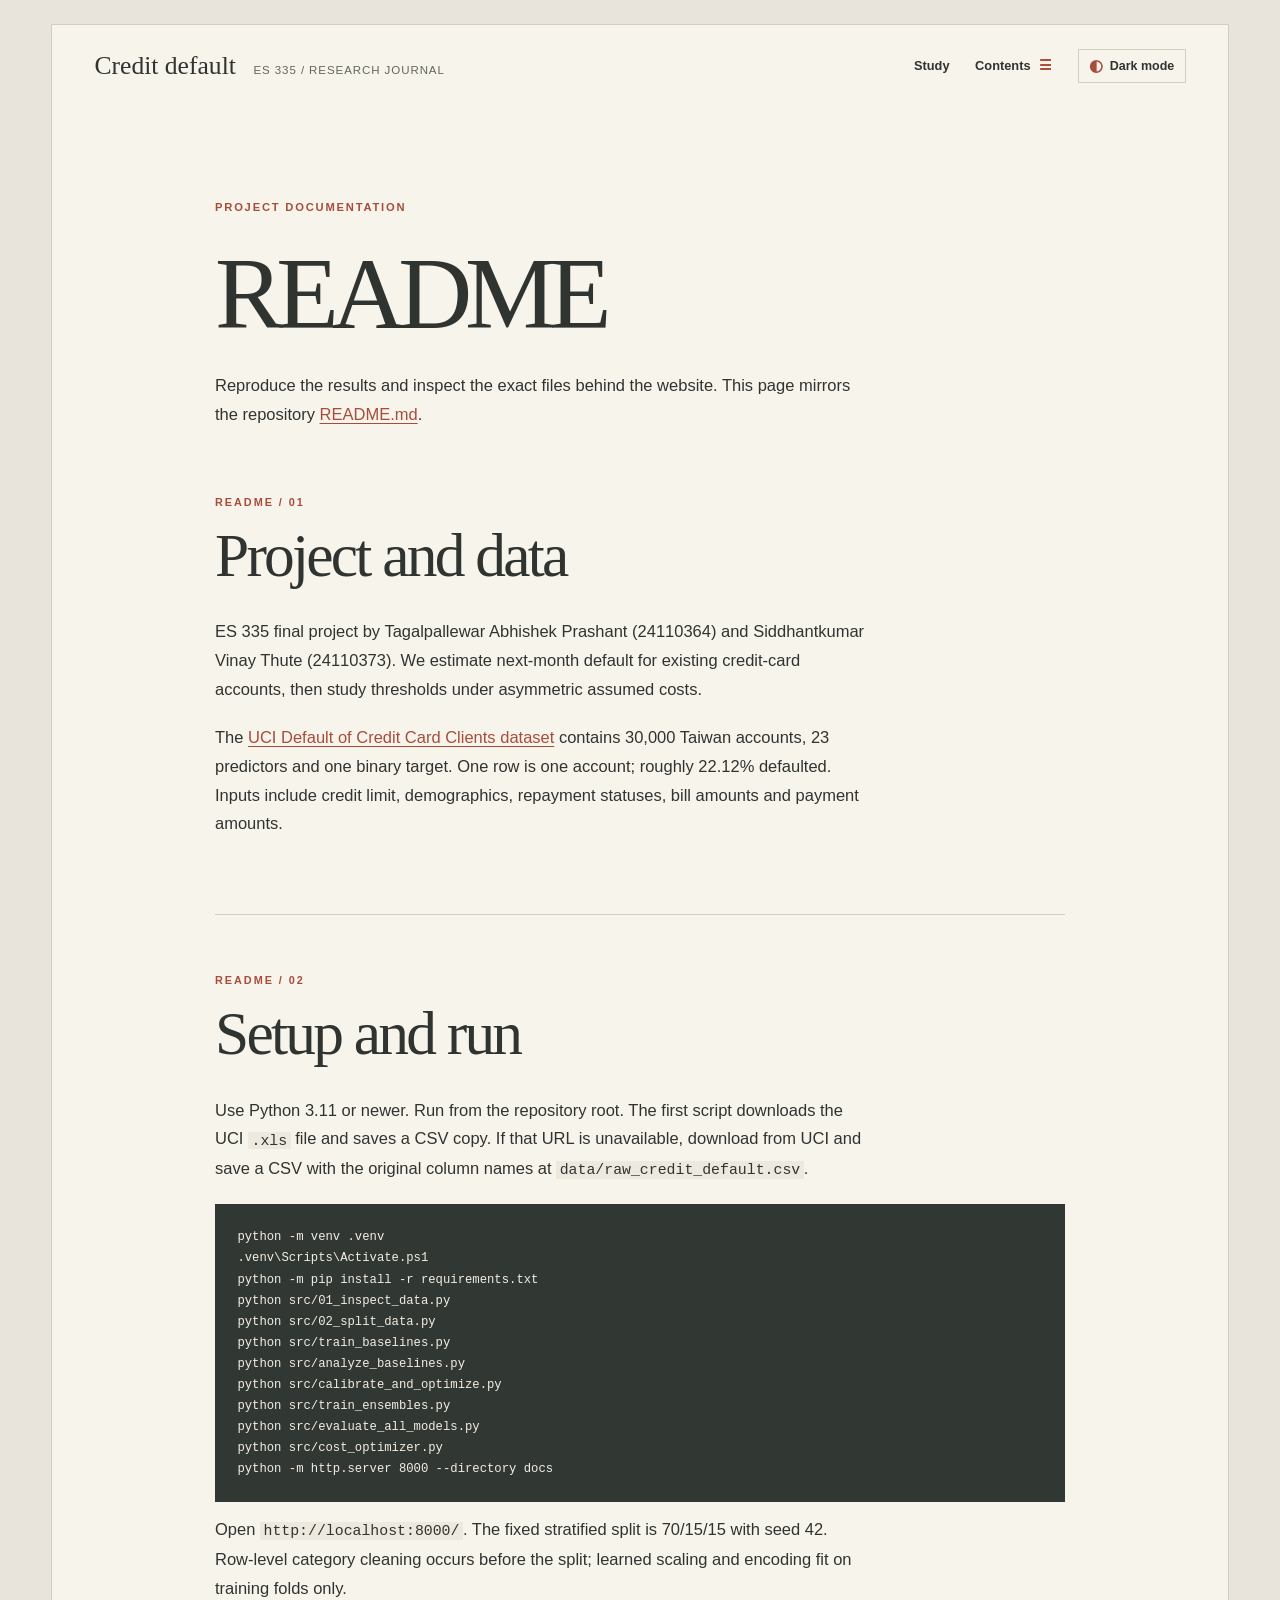
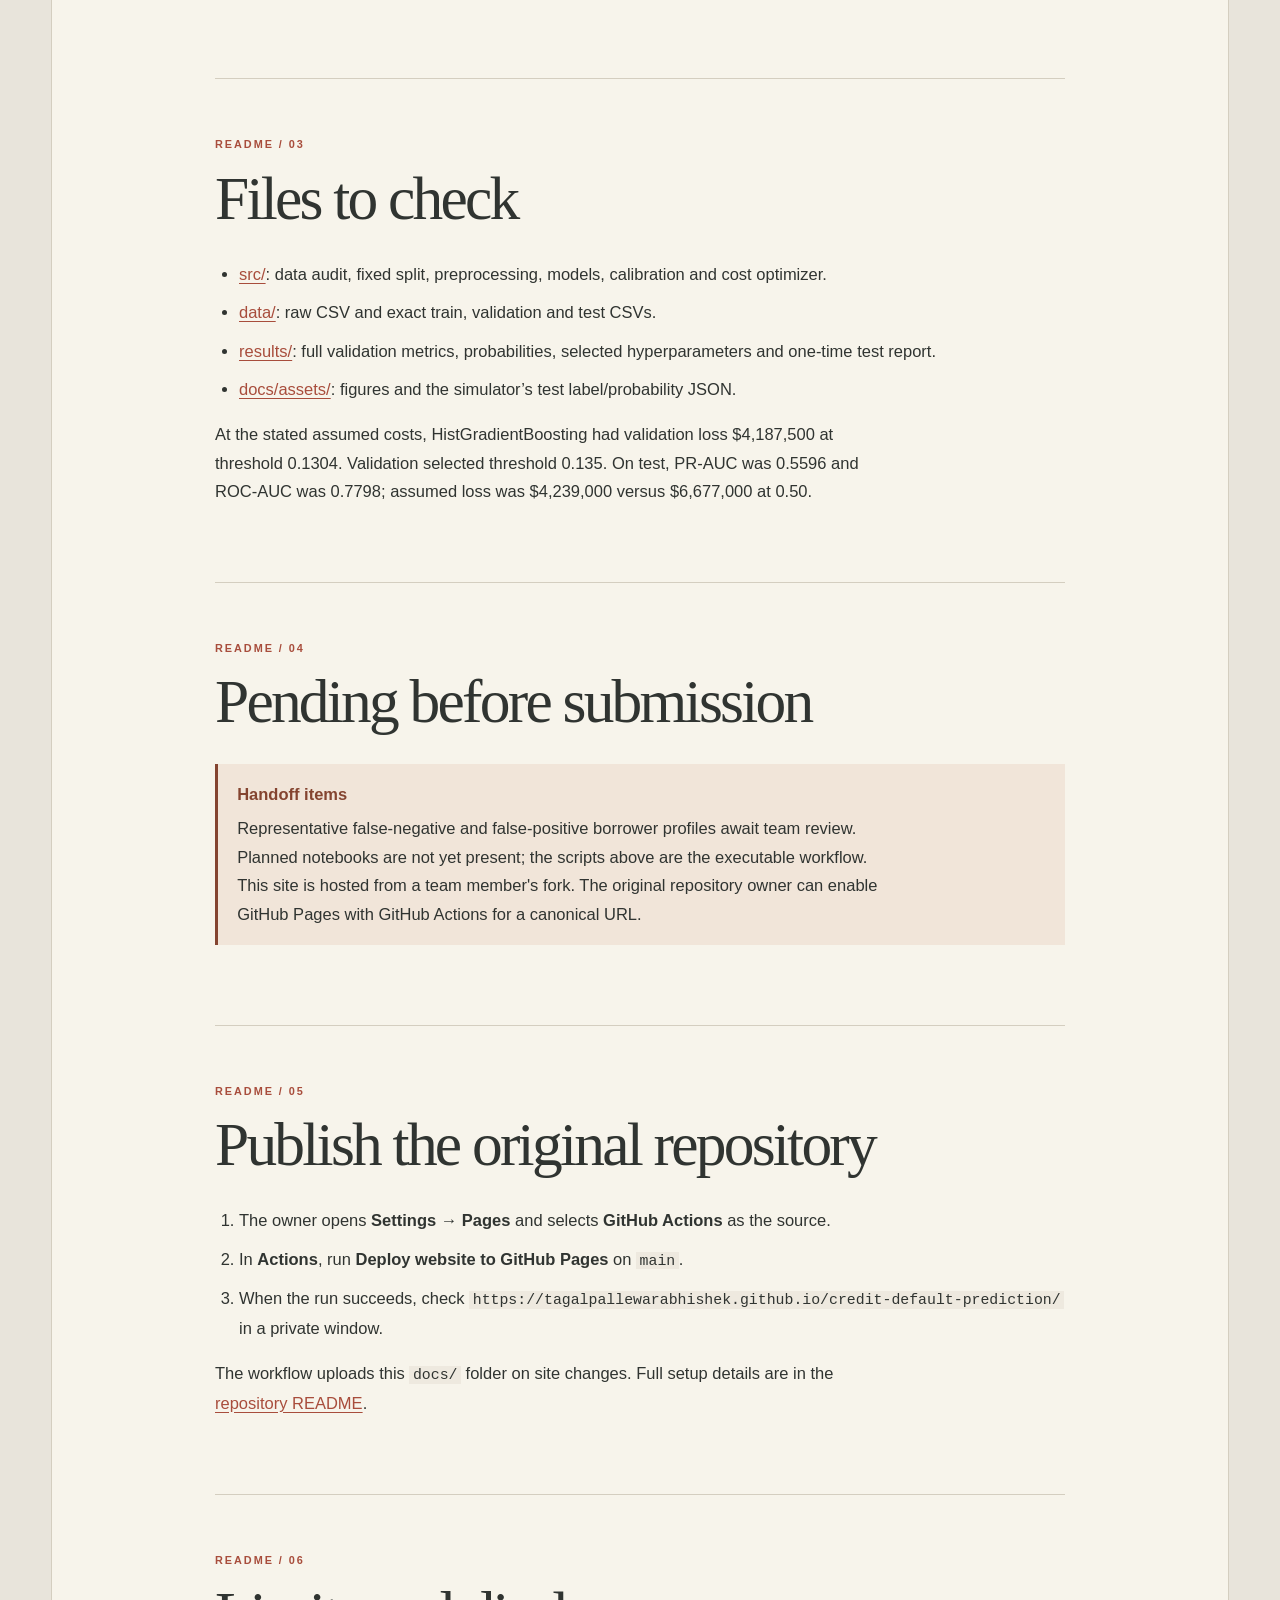
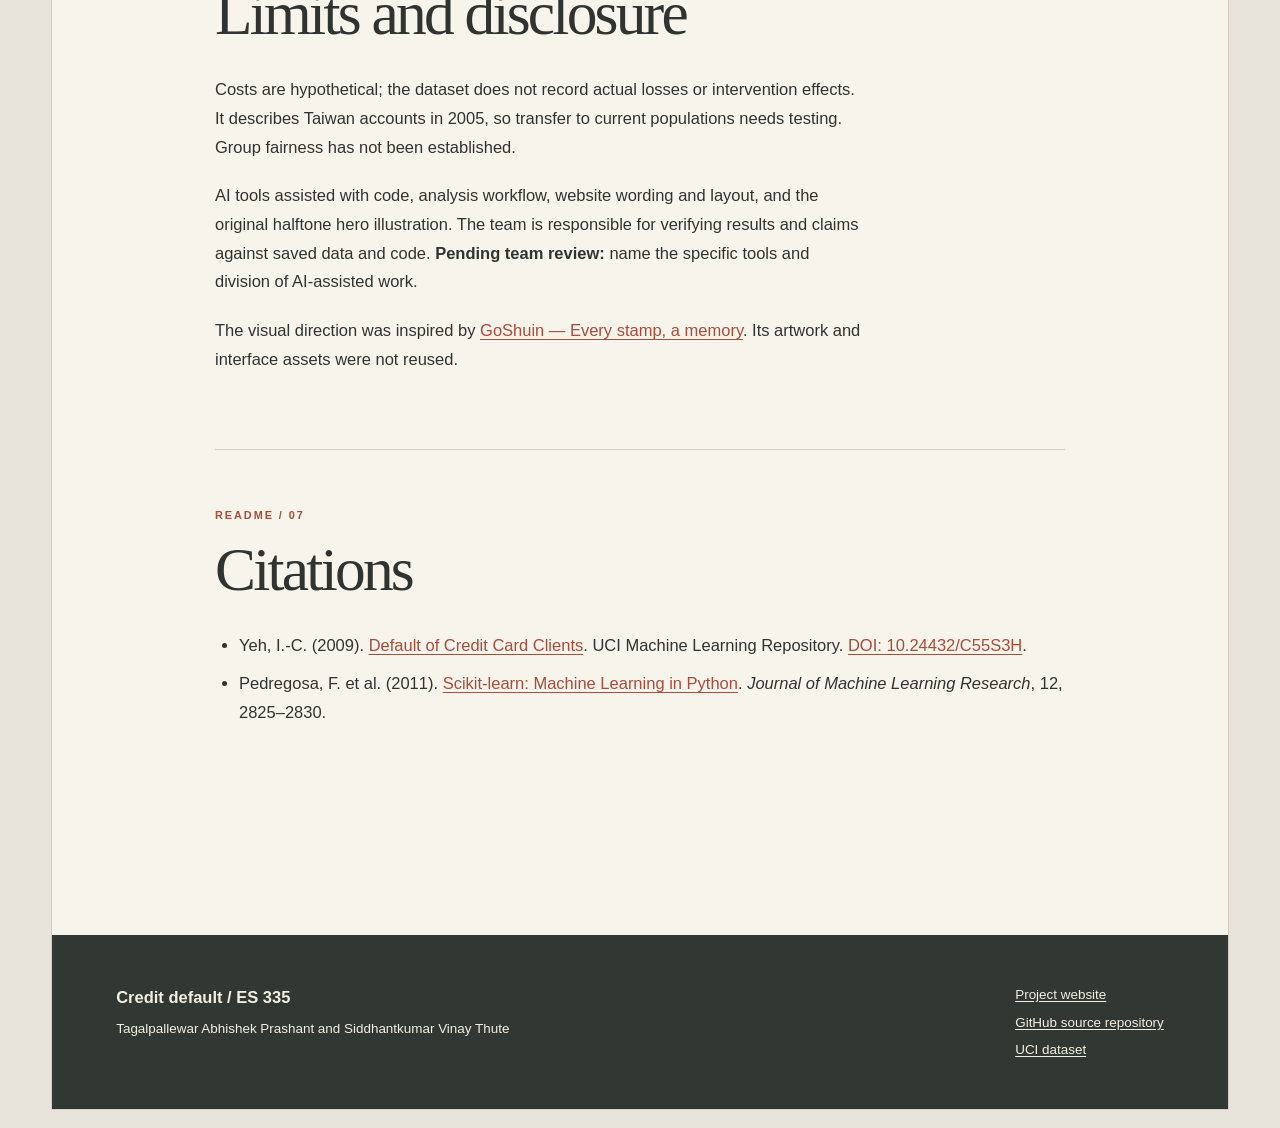
==== commit 209a3666: "Redesign site with illustrated research journal hero" ====
--- a/docs/readme.html
+++ b/docs/readme.html
@@ -10,7 +10,7 @@
 </head>
 <body>
   <a class="skip-link" href="#readme">Skip to README</a>
-  <header class="masthead"><a class="brand" href="index.html">Credit default / ES 335</a><nav aria-label="Main navigation"><a href="index.html">Study</a><a href="index.html#results">Results</a><a href="index.html#simulator">Simulator</a><a href="https://github.com/TagalpallewarAbhishek/credit-default-prediction">GitHub repository</a></nav><button class="theme-toggle" type="button" aria-label="Switch color theme">Dark mode</button></header>
+  <header class="masthead"><a class="brand" href="index.html">Credit default<span>ES 335 / Research journal</span></a><div class="header-actions"><a class="header-link" href="index.html">Study</a><details class="nav-menu"><summary>Contents</summary><nav aria-label="Main navigation"><a href="index.html#question">Question</a><a href="index.html#results">Results</a><a href="index.html#simulator">Simulator</a><a href="https://github.com/TagalpallewarAbhishek/credit-default-prediction">GitHub</a></nav></details><button class="theme-toggle" type="button" aria-label="Switch color theme">Dark mode</button></div></header>
   <main id="readme" class="readme-page">
     <header class="readme-intro"><p class="kicker">Project documentation</p><h1>README</h1><p>Reproduce the results and inspect the exact files behind the website. This page mirrors the repository <a href="https://github.com/TagalpallewarAbhishek/credit-default-prediction/blob/main/README.md">README.md</a>.</p></header>
     <section class="chapter"><h2>Project and data</h2><p>ES 335 final project by Tagalpallewar Abhishek Prashant (24110364) and Siddhantkumar Vinay Thute (24110373). We estimate next-month default for existing credit-card accounts, then study thresholds under asymmetric assumed costs.</p><p>The <a href="https://archive.ics.uci.edu/dataset/350/default+of+credit+card+clients">UCI Default of Credit Card Clients dataset</a> contains 30,000 Taiwan accounts, 23 predictors and one binary target. One row is one account; roughly 22.12% defaulted. Inputs include credit limit, demographics, repayment statuses, bill amounts and payment amounts.</p></section>
@@ -29,7 +29,7 @@
     <section class="chapter"><h2>Files to check</h2><ul><li><a href="https://github.com/TagalpallewarAbhishek/credit-default-prediction/tree/main/src">src/</a>: data audit, fixed split, preprocessing, models, calibration and cost optimizer.</li><li><a href="https://github.com/TagalpallewarAbhishek/credit-default-prediction/tree/main/data">data/</a>: raw CSV and exact train, validation and test CSVs.</li><li><a href="https://github.com/TagalpallewarAbhishek/credit-default-prediction/tree/main/results">results/</a>: full validation metrics, probabilities, selected hyperparameters and one-time test report.</li><li><a href="https://github.com/TagalpallewarAbhishek/credit-default-prediction/tree/main/docs/assets">docs/assets/</a>: figures and the simulator’s test label/probability JSON.</li></ul><p>At the stated assumed costs, HistGradientBoosting had validation loss $4,187,500 at threshold 0.1304. Validation selected threshold 0.135. On test, PR-AUC was 0.5596 and ROC-AUC was 0.7798; assumed loss was $4,239,000 versus $6,677,000 at 0.50.</p></section>
     <section class="chapter"><h2>Pending before submission</h2><div class="pending"><strong>Handoff items</strong><p>Representative false-negative and false-positive borrower profiles await team review. Planned notebooks are not yet present; the scripts above are the executable workflow. This site is hosted from a team member's fork. The original repository owner can enable GitHub Pages with GitHub Actions for a canonical URL.</p></div></section>
     <section class="chapter"><h2>Publish the original repository</h2><ol><li>The owner opens <strong>Settings → Pages</strong> and selects <strong>GitHub Actions</strong> as the source.</li><li>In <strong>Actions</strong>, run <strong>Deploy website to GitHub Pages</strong> on <code>main</code>.</li><li>When the run succeeds, check <code>https://tagalpallewarabhishek.github.io/credit-default-prediction/</code> in a private window.</li></ol><p>The workflow uploads this <code>docs/</code> folder on site changes. Full setup details are in the <a href="https://github.com/TagalpallewarAbhishek/credit-default-prediction/blob/main/README.md">repository README</a>.</p></section>
-    <section class="chapter"><h2>Limits and disclosure</h2><p>Costs are hypothetical; the dataset does not record actual losses or intervention effects. It describes Taiwan accounts in 2005, so transfer to current populations needs testing. Group fairness has not been established.</p><p>AI tools assisted with code, analysis workflow, and website wording and layout. The team is responsible for verifying results and claims against saved data and code. <strong>Pending team review:</strong> name the specific tools and division of AI-assisted work.</p></section>
+    <section class="chapter"><h2>Limits and disclosure</h2><p>Costs are hypothetical; the dataset does not record actual losses or intervention effects. It describes Taiwan accounts in 2005, so transfer to current populations needs testing. Group fairness has not been established.</p><p>AI tools assisted with code, analysis workflow, website wording and layout, and the original halftone hero illustration. The team is responsible for verifying results and claims against saved data and code. <strong>Pending team review:</strong> name the specific tools and division of AI-assisted work.</p><p>The visual direction was inspired by <a href="https://www.awwwards.com/inspiration/desktop-goshuin-every-stamp-a-memory">GoShuin — Every stamp, a memory</a>. Its artwork and interface assets were not reused.</p></section>
     <section class="chapter"><h2>Citations</h2><ul><li>Yeh, I.-C. (2009). <a href="https://archive.ics.uci.edu/dataset/350/default+of+credit+card+clients">Default of Credit Card Clients</a>. UCI Machine Learning Repository. <a href="https://doi.org/10.24432/C55S3H">DOI: 10.24432/C55S3H</a>.</li><li>Pedregosa, F. et al. (2011). <a href="https://jmlr.org/papers/v12/pedregosa11a.html">Scikit-learn: Machine Learning in Python</a>. <em>Journal of Machine Learning Research</em>, 12, 2825–2830.</li></ul></section>
   </main>
   <footer class="site-footer"><div><strong>Credit default / ES 335</strong><p>Tagalpallewar Abhishek Prashant and Siddhantkumar Vinay Thute</p></div><div><a href="index.html">Project website</a><a href="https://github.com/TagalpallewarAbhishek/credit-default-prediction">GitHub source repository</a><a href="https://archive.ics.uci.edu/dataset/350/default+of+credit+card+clients">UCI dataset</a></div></footer>
--- a/docs/style.css
+++ b/docs/style.css
@@ -1,122 +1,142 @@
 :root {
   color-scheme: light;
-  --paper: #e9eef0;
-  --surface: #f8faf9;
-  --ink: #172d3c;
-  --muted: #536875;
-  --line: #b9c9cf;
-  --accent: #315d73;
-  --brass: #a47a3d;
-  --hero: #132e41;
-  --hero-text: #f3f5f2;
-  --panel: #dce8eb;
-  --winner: #d6e6e7;
-  --notice: #f4e9dc;
-  --notice-ink: #74442d;
+  --outer: #e8e4db;
+  --paper: #f7f4eb;
+  --surface: #fbf9f3;
+  --hero-paper: #f7ead8;
+  --ink: #303431;
+  --muted: #62675f;
+  --line: #d4cec0;
+  --accent: #a84d3c;
+  --accent-soft: #eee0d2;
+  --panel: #eee9df;
+  --winner: #e9e4d8;
+  --notice: #f1e5d9;
+  --notice-ink: #844430;
+  --footer: #313834;
+  --footer-ink: #f3eee2;
 }
 
 html[data-theme="dark"] {
   color-scheme: dark;
-  --paper: #14232d;
-  --surface: #1d303b;
-  --ink: #e9efee;
-  --muted: #b4c5cb;
-  --line: #405763;
-  --accent: #a5ccd6;
-  --brass: #d1ad70;
-  --hero: #0c1b26;
-  --hero-text: #edf3ef;
-  --panel: #233e48;
-  --winner: #2c4b51;
-  --notice: #48372e;
-  --notice-ink: #f3d2ae;
+  --outer: #171c1a;
+  --paper: #222924;
+  --surface: #28312a;
+  --hero-paper: #252a25;
+  --ink: #f0eadd;
+  --muted: #bec3b8;
+  --line: #4d584e;
+  --accent: #df927b;
+  --accent-soft: #423631;
+  --panel: #2e382f;
+  --winner: #38443a;
+  --notice: #42352e;
+  --notice-ink: #f0c1a8;
+  --footer: #151b18;
+  --footer-ink: #eee7d9;
 }
 
 * { box-sizing: border-box; }
 html { scroll-behavior: smooth; }
-body { margin: 0; background: var(--paper); color: var(--ink); font: 17px/1.66 "Segoe UI", Arial, sans-serif; }
-a { color: var(--accent); text-underline-offset: .2em; }
+body { margin: 0; padding: 24px clamp(12px, 4vw, 72px); background: var(--outer); color: var(--ink); font: 16.5px/1.74 "Segoe UI", Arial, sans-serif; }
+a { color: var(--accent); text-underline-offset: .18em; }
 a:hover { text-decoration-thickness: 2px; }
-:focus-visible { outline: 3px solid var(--brass); outline-offset: 4px; }
-h1, h2, h3 { font-family: Georgia, "Times New Roman", serif; font-weight: 400; line-height: 1.13; }
-h1 { font-size: clamp(3.5rem, 7vw, 6.6rem); letter-spacing: -.05em; max-width: 11ch; margin: .2em 0 .34em; }
-h2 { font-size: clamp(2.25rem, 4vw, 3.4rem); letter-spacing: -.035em; margin: 0 0 .55em; }
-p { max-width: 70ch; }
-strong { font-weight: 680; }
-code { background: var(--panel); padding: .08rem .24rem; font-size: .91em; }
-li { margin-bottom: .65rem; }
-ol, ul { padding-left: 1.45rem; }
+:focus-visible { outline: 3px solid var(--accent); outline-offset: 4px; }
+h1, h2, h3 { font-family: Georgia, "Times New Roman", serif; font-weight: 400; line-height: 1.1; }
+h2 { font-size: clamp(2.7rem, 4.8vw, 4.4rem); letter-spacing: -.045em; margin: 0 0 .45em; }
+p { max-width: 71ch; }
+strong { font-weight: 700; }
+code { padding: .05rem .22rem; background: var(--panel); font-size: .9em; }
+li { margin-bottom: .6rem; }
+ol, ul { padding-left: 1.5rem; }
+.skip-link { position: absolute; top: -5rem; left: 1rem; z-index: 50; padding: .5rem .85rem; background: var(--ink); color: var(--paper); }
+.skip-link:focus { top: 1rem; }
 
-.skip-link { position: absolute; left: 1rem; top: -5rem; z-index: 30; padding: .55rem .85rem; background: var(--hero); color: var(--hero-text); }
-.skip-link:focus { top: 1rem; }
-.masthead { position: sticky; top: 0; z-index: 20; display: flex; align-items: center; justify-content: space-between; gap: 1rem; padding: .8rem max(4vw, 22px); background: var(--surface); border-bottom: 1px solid var(--line); }
-.brand { color: var(--ink); text-decoration: none; font: 600 1.1rem/1.2 Georgia, "Times New Roman", serif; white-space: nowrap; }
-.masthead nav { display: flex; align-items: center; gap: clamp(.6rem, 1.5vw, 1.5rem); flex-wrap: wrap; }
-.masthead nav a { color: var(--ink); text-decoration: none; font-size: .84rem; font-weight: 600; }
-.masthead nav a:hover { color: var(--accent); text-decoration: underline; }
-.theme-toggle { flex: none; padding: .38rem .7rem; border: 1px solid var(--line); background: var(--surface); color: var(--ink); font: 600 .8rem/1.2 "Segoe UI", Arial, sans-serif; cursor: pointer; }
-.theme-toggle::before { content: "◐"; display: inline-block; margin-right: .45rem; color: var(--brass); font-size: 1rem; vertical-align: -.05em; }
+.masthead, main, .site-footer { max-width: 1440px; margin-inline: auto; }
+.masthead { position: relative; z-index: 30; display: flex; align-items: center; justify-content: space-between; gap: 2rem; min-height: 83px; padding: 1rem clamp(22px, 3.3vw, 52px); background: var(--paper); border: 1px solid var(--line); border-bottom: 0; }
+.brand { display: inline-flex; align-items: baseline; gap: 1.1rem; color: var(--ink); text-decoration: none; font: 400 1.6rem/1 Georgia, "Times New Roman", serif; white-space: nowrap; }
+.brand span { color: var(--muted); font: 500 .72rem/1.2 "Segoe UI", Arial, sans-serif; letter-spacing: .08em; text-transform: uppercase; }
+.header-actions { display: flex; align-items: center; gap: 1.6rem; }
+.header-link, .nav-menu summary { color: var(--ink); font-size: .8rem; font-weight: 600; text-decoration: none; cursor: pointer; }
+.header-link:hover, .nav-menu summary:hover { color: var(--accent); }
+.nav-menu { position: relative; }
+.nav-menu summary { list-style: none; }
+.nav-menu summary::-webkit-details-marker { display: none; }
+.nav-menu summary::after { content: "☰"; margin-left: .55rem; font-size: .9rem; color: var(--accent); }
+.nav-menu[open] summary::after { content: "×"; font-size: 1.15rem; }
+.nav-menu nav { position: absolute; top: calc(100% + 1.3rem); right: -1rem; display: grid; min-width: 190px; padding: .7rem; background: var(--surface); border: 1px solid var(--line); box-shadow: 0 15px 35px #0002; }
+.nav-menu nav a { padding: .35rem .65rem; color: var(--ink); text-decoration: none; font-size: .84rem; }
+.nav-menu nav a:hover { color: var(--accent); background: var(--accent-soft); }
+.theme-toggle { flex: none; padding: .36rem .65rem; background: transparent; color: var(--ink); border: 1px solid var(--line); font: 600 .78rem/1.3 "Segoe UI", Arial, sans-serif; cursor: pointer; }
+.theme-toggle::before { content: "◐"; margin-right: .4rem; color: var(--accent); font-size: 1rem; vertical-align: -.05em; }
 .theme-toggle:hover { border-color: var(--accent); }
 
-.hero { min-height: 560px; display: grid; grid-template-columns: minmax(0, 1.7fr) minmax(245px, .65fr); align-items: end; gap: 4rem; padding: 5.5rem max(4vw, 22px) 4.5rem; background: var(--hero); color: var(--hero-text); border-bottom: 5px solid var(--brass); }
-.hero .kicker { color: #c6dadd; }
-.kicker { margin: 0; font-size: .94rem; font-weight: 650; }
-.lead { max-width: 640px; font-size: clamp(1.15rem, 1.8vw, 1.4rem); line-height: 1.52; }
-.hero-link { display: inline-block; margin-top: 1.1rem; color: var(--hero-text); font-weight: 700; text-decoration-color: var(--brass); text-decoration-thickness: 2px; }
-.hero-diagram { display: flex; flex-direction: column; align-items: flex-start; gap: .4rem; padding-left: 1.35rem; border-left: 2px solid var(--brass); font: 1.1rem/1.45 Georgia, "Times New Roman", serif; }
-.hero-diagram i { color: #d5b67d; font-style: normal; }
-.hero-diagram strong { color: #e3c58d; font-weight: 600; }
+main { overflow: hidden; background: var(--paper); border-left: 1px solid var(--line); border-right: 1px solid var(--line); }
+.hero { position: relative; display: grid; align-items: center; min-height: min(780px, 82vh); padding: clamp(5rem, 9vw, 9rem) clamp(32px, 6vw, 86px) 6rem; isolation: isolate; overflow: hidden; background: var(--hero-paper); border-top: 1px solid var(--line); border-bottom: 1px solid var(--line); }
+.hero-art { position: absolute; z-index: 0; inset: 0 0 0 auto; width: 58%; height: 100%; object-fit: cover; object-position: center; -webkit-mask-image: linear-gradient(to right, transparent, black 19%); mask-image: linear-gradient(to right, transparent, black 19%); }
+html[data-theme="dark"] .hero-art { filter: brightness(.6) saturate(.65); opacity: .7; }
+.hero-copy { position: relative; z-index: 1; max-width: min(58%, 660px); padding-bottom: 1.2rem; }
+.hero .kicker { max-width: 540px; padding-top: .7rem; border-top: 1px solid var(--muted); color: var(--muted); font-size: .69rem; font-weight: 700; letter-spacing: .19em; text-transform: uppercase; }
+.hero h1 { margin: .38em 0 .15em; font: 400 clamp(5rem, 10.7vw, 10.5rem)/.86 Georgia, "Times New Roman", serif; letter-spacing: -.085em; }
+.hero-subtitle { margin: .6rem 0 2rem; font: 400 clamp(1.25rem, 2vw, 1.8rem)/1.3 Georgia, "Times New Roman", serif; letter-spacing: .02em; }
+.hero .lead { max-width: 450px; font-size: 1rem; line-height: 1.65; }
+.hero-links { display: flex; flex-wrap: wrap; gap: 1.5rem; margin-top: 2.1rem; }
+.hero-link { display: inline-block; padding-bottom: .35rem; border-bottom: 1px solid var(--line); color: var(--ink); text-decoration: none; font-size: .85rem; font-weight: 650; }
+.hero-link::after { content: "↗"; margin-left: .8rem; color: var(--accent); }
+.hero-link:hover { border-color: var(--accent); }
+.hero-bottom { position: absolute; z-index: 1; right: clamp(32px, 6vw, 86px); bottom: 0; left: clamp(32px, 6vw, 86px); display: flex; gap: 2rem; justify-content: space-between; padding: 1.1rem 0; border-top: 1px solid var(--line); color: var(--muted); font-size: .68rem; letter-spacing: .12em; text-transform: uppercase; }
 
-.page-grid { display: grid; grid-template-columns: 190px minmax(0, 900px); gap: clamp(2rem, 5vw, 5rem); max-width: 1240px; margin: auto; padding: 4.5rem max(4vw, 22px); }
-.contents { position: sticky; top: 6rem; align-self: start; display: flex; flex-direction: column; gap: .35rem; border-left: 1px solid var(--line); padding-left: 1.1rem; font-size: .83rem; }
-.contents p { margin: 0 0 .55rem; font-weight: 750; color: var(--ink); }
+.page-grid { display: grid; grid-template-columns: 180px minmax(0, 900px); gap: clamp(2.5rem, 6vw, 6rem); max-width: 1280px; margin: 0 auto; padding: clamp(4rem, 7vw, 7rem) clamp(28px, 5vw, 72px); }
+.contents { position: sticky; top: 2rem; align-self: start; display: flex; flex-direction: column; gap: .3rem; padding-top: .8rem; border-top: 1px solid var(--ink); font-size: .82rem; }
+.contents p { margin: 0 0 .8rem; font: 400 1.1rem Georgia, "Times New Roman", serif; }
 .contents a { padding: .1rem 0; color: var(--muted); text-decoration: none; }
-.contents a:hover, .contents a:focus-visible { color: var(--accent); text-decoration: underline; }
-.story { min-width: 0; }
-.chapter { padding: 0 0 4.1rem; margin: 0 0 4.1rem; border-bottom: 1px solid var(--line); scroll-margin-top: 6rem; }
-.chapter:last-child { border: 0; margin-bottom: 0; }
+.contents a:hover { color: var(--accent); text-decoration: underline; }
+.story { min-width: 0; counter-reset: chapter; }
+.chapter { counter-increment: chapter; padding: 0 0 5rem; margin: 0 0 5rem; border-bottom: 1px solid var(--line); scroll-margin-top: 2rem; }
+.chapter::before { content: "STUDY / " counter(chapter, decimal-leading-zero); display: block; margin-bottom: .65rem; color: var(--accent); font-size: .68rem; font-weight: 700; letter-spacing: .18em; }
+.chapter:last-child { margin-bottom: 0; border: 0; }
 .chapter p { margin: 0 0 1.25rem; }
-.chapter > h2 { padding-left: 1.1rem; border-left: 3px solid var(--brass); }
-.figure-row { display: grid; grid-template-columns: 1fr 1fr; gap: 1.2rem; margin: 2.1rem 0; }
+.figure-row { display: grid; grid-template-columns: 1fr 1fr; gap: 1.3rem; margin: 2.3rem 0; }
 figure, .wide-figure { margin: 0; }
-figure img { display: block; width: 100%; height: auto; border: 1px solid var(--line); background: #fff; }
-figcaption { color: var(--muted); font-size: .85rem; line-height: 1.45; margin-top: .55rem; }
-.wide-figure { margin: 2.1rem 0; }
-.formula { display: flex; flex-direction: column; gap: .15rem; margin: 2rem 0; padding: 1.1rem 1.35rem; background: var(--surface); border-left: 4px solid var(--brass); }
-.formula span, .result-band span, .sim-total span { color: var(--muted); font-size: .9rem; }
-.formula strong { font-size: 1.18rem; }
-.result-band { display: grid; grid-template-columns: repeat(3, 1fr); margin: 2rem 0; border-top: 2px solid var(--ink); border-bottom: 2px solid var(--ink); }
-.result-band div { padding: 1.15rem .9rem; border-right: 1px solid var(--line); }
+figure img { display: block; width: 100%; height: auto; background: #fff; border: 1px solid var(--line); }
+figcaption { margin-top: .55rem; color: var(--muted); font-size: .83rem; line-height: 1.48; }
+.wide-figure { margin: 2.3rem 0; }
+.formula { display: flex; flex-direction: column; gap: .15rem; margin: 2rem 0; padding: 1.25rem 1.4rem; background: var(--surface); border-top: 1px solid var(--ink); border-bottom: 1px solid var(--line); }
+.formula span, .result-band span, .sim-total span { color: var(--muted); font-size: .85rem; }
+.formula strong { font: 400 1.3rem/1.3 Georgia, "Times New Roman", serif; }
+.result-band { display: grid; grid-template-columns: repeat(3, 1fr); margin: 2rem 0; border-top: 1px solid var(--ink); border-bottom: 1px solid var(--ink); }
+.result-band div { padding: 1.2rem .9rem; border-right: 1px solid var(--line); }
 .result-band div:last-child { border-right: 0; }
 .result-band span, .result-band strong { display: block; }
-.result-band strong { font: 400 clamp(1.4rem, 3vw, 2.25rem)/1.25 Georgia, "Times New Roman", serif; font-variant-numeric: tabular-nums; }
-.table-scroll { max-width: 100%; overflow-x: auto; margin: 2rem 0; border: 1px solid var(--line); background: var(--surface); }
-.results-table { width: 100%; min-width: 650px; border-collapse: collapse; font-size: .89rem; font-variant-numeric: tabular-nums; }
-.results-table caption { padding: .85rem; color: var(--muted); text-align: left; font-size: .82rem; }
-.results-table th, .results-table td { padding: .76rem .65rem; border-bottom: 1px solid var(--line); text-align: right; }
+.result-band strong { font: 400 clamp(1.5rem, 3vw, 2.3rem)/1.2 Georgia, "Times New Roman", serif; font-variant-numeric: tabular-nums; }
+.table-scroll { max-width: 100%; overflow-x: auto; margin: 2rem 0; border-top: 1px solid var(--ink); border-bottom: 1px solid var(--line); }
+.results-table { width: 100%; min-width: 650px; border-collapse: collapse; font-size: .87rem; font-variant-numeric: tabular-nums; }
+.results-table caption { padding: .85rem 0; color: var(--muted); text-align: left; font-size: .82rem; }
+.results-table th, .results-table td { padding: .74rem .6rem; border-bottom: 1px solid var(--line); text-align: right; }
 .results-table th:first-child { text-align: left; }
-.results-table thead th { border-bottom: 2px solid var(--ink); }
+.results-table thead th { border-bottom: 1px solid var(--ink); }
 .results-table tbody th { font-weight: 550; }
 .results-table .winner { background: var(--winner); }
 .results-table .winner th { font-weight: 750; }
 
-.simulator { margin-left: -1.4rem; margin-right: -1.4rem; padding: 2.25rem 1.4rem; background: var(--panel); border: 1px solid var(--line); }
+.simulator { margin-inline: -1.5rem; padding: 2rem 1.5rem; background: var(--panel); border: 1px solid var(--line); }
+.simulator::before { content: "INTERACTIVE / " counter(chapter, decimal-leading-zero); }
 .controls { display: grid; gap: 1.25rem; margin-top: 1.5rem; }
 .controls > label { font-weight: 650; }
 .controls output { color: var(--accent); font-variant-numeric: tabular-nums; }
 input[type="range"] { width: 100%; accent-color: var(--accent); }
 .cost-controls { display: grid; grid-template-columns: 1fr 1fr; gap: 1rem; }
-.cost-controls label { font-size: .9rem; font-weight: 650; }
-.cost-controls input { display: block; width: 100%; margin-top: .25rem; padding: .55rem .65rem; border: 1px solid var(--line); background: var(--surface); color: var(--ink); font: inherit; }
-button { justify-self: start; padding: .55rem .9rem; border: 1px solid var(--accent); background: var(--surface); color: var(--ink); font: inherit; cursor: pointer; }
-button:hover { background: var(--accent); color: var(--surface); }
-.presets { display: flex; align-items: center; gap: .5rem; flex-wrap: wrap; }
-.presets span { width: 100%; color: var(--muted); font-size: .85rem; }
-.presets button { font-size: .82rem; }
+.cost-controls label { font-size: .87rem; font-weight: 650; }
+.cost-controls input { display: block; width: 100%; margin-top: .25rem; padding: .6rem; border: 1px solid var(--line); background: var(--surface); color: var(--ink); font: inherit; }
+button { justify-self: start; padding: .55rem .9rem; border: 1px solid var(--ink); background: var(--surface); color: var(--ink); font: inherit; cursor: pointer; }
+button:hover { background: var(--ink); color: var(--surface); }
+.presets { display: flex; align-items: center; gap: .5rem; flex-wrap: wrap; margin-top: 1.5rem; }
+.presets span { width: 100%; color: var(--muted); font-size: .82rem; }
+.presets button { font-size: .8rem; }
 .sim-results { display: grid; grid-template-columns: 1fr 1.5fr; gap: 1.5rem; margin: 2rem 0; }
 .sim-total strong { display: block; font: 400 2.65rem/1.2 Georgia, "Times New Roman", serif; font-variant-numeric: tabular-nums; }
-.sim-total p { font-size: .88rem; margin: .5rem 0; }
-.matrix { width: 100%; border-collapse: collapse; font-size: .85rem; text-align: center; }
+.sim-total p { margin: .5rem 0; font-size: .87rem; }
+.matrix { width: 100%; border-collapse: collapse; font-size: .83rem; text-align: center; }
 .matrix caption { margin-bottom: .5rem; text-align: left; font-weight: 650; }
 .matrix th, .matrix td { padding: .55rem; border: 1px solid var(--line); }
 .matrix th { font-weight: 600; }
@@ -125,45 +145,55 @@
 #cost-chart { display: block; width: 100%; height: auto; }
 .small-note { margin-top: 1rem !important; color: var(--muted); font-size: .8rem; }
 .pending-inline, .pending strong { color: var(--notice-ink); font-weight: 750; }
-.pending { margin: 1.5rem 0; padding: 1rem 1.2rem; background: var(--notice); border-left: 4px solid var(--notice-ink); }
+.pending { margin: 1.5rem 0; padding: 1rem 1.2rem; background: var(--notice); border-left: 3px solid var(--notice-ink); }
 .pending p { margin: .35rem 0 0; }
 
-.site-footer { display: flex; justify-content: space-between; gap: 2rem; padding: 2.7rem max(4vw, 22px); background: var(--hero); color: var(--hero-text); }
-.site-footer p { margin: .35rem 0 0; font-size: .85rem; }
+.site-footer { display: flex; justify-content: space-between; gap: 2rem; padding: 3rem clamp(28px, 5vw, 72px); background: var(--footer); color: var(--footer-ink); border: 1px solid var(--line); border-top: 0; }
+.site-footer p { margin: .35rem 0 0; font-size: .84rem; }
 .site-footer > div:last-child { display: flex; flex-direction: column; gap: .25rem; }
-.site-footer a { color: #c9dfe2; font-size: .86rem; }
-.readme-page { max-width: 900px; margin: 0 auto; padding: 4.5rem max(4vw, 22px); }
+.site-footer a { color: var(--footer-ink); font-size: .84rem; }
+.readme-page { max-width: 1440px; padding: 5rem max(5vw, 28px); }
+.readme-intro, .readme-page .chapter { max-width: 850px; margin-inline: auto; }
 .readme-intro { margin-bottom: 4rem; }
-.readme-intro .kicker { color: var(--accent); }
-.readme-intro h1 { font-size: clamp(3.5rem, 7vw, 6rem); }
-.readme-page .chapter { margin-bottom: 3.5rem; padding-bottom: 3.5rem; }
-.readme-page pre { overflow-x: auto; padding: 1.4rem; background: var(--hero); color: var(--hero-text); line-height: 1.55; font-size: .85rem; }
+.readme-intro .kicker { color: var(--accent); font-size: .7rem; font-weight: 700; letter-spacing: .16em; text-transform: uppercase; }
+.readme-intro h1 { margin: .25em 0; font: 400 clamp(4rem, 8vw, 7rem)/1 Georgia, "Times New Roman", serif; letter-spacing: -.07em; }
+.readme-page { counter-reset: readme; }
+.readme-page .chapter { counter-increment: readme; margin-bottom: 3.5rem; padding-bottom: 3.5rem; }
+.readme-page .chapter::before { content: "README / " counter(readme, decimal-leading-zero); }
+.readme-page pre { overflow-x: auto; padding: 1.4rem; background: var(--footer); color: var(--footer-ink); line-height: 1.55; font-size: .85rem; }
 .readme-page pre code { padding: 0; background: none; color: inherit; }
-.readme-page li { max-width: 70ch; }
 
-@media (max-width: 900px) {
-  .masthead { flex-wrap: wrap; }
-  .masthead nav { order: 3; width: 100%; }
-  .hero { grid-template-columns: 1fr; gap: 2.5rem; min-height: auto; padding-top: 4rem; }
-  .hero-diagram { flex-direction: row; flex-wrap: wrap; align-items: center; }
-  .page-grid { grid-template-columns: 1fr; }
-  .contents { position: static; flex-direction: row; flex-wrap: wrap; gap: .45rem 1rem; border-left: 0; border-bottom: 1px solid var(--line); padding: 0 0 1rem; }
-  .contents p { width: 100%; margin: 0; }
-  .simulator { margin-left: 0; margin-right: 0; }
+@media (max-width: 950px) {
+  .hero { min-height: 690px; }
+  .hero-copy { max-width: 63%; }
+  .hero h1 { font-size: clamp(5rem, 10.5vw, 8rem); }
+  .page-grid { grid-template-columns: 150px minmax(0, 1fr); gap: 3rem; }
 }
 
-@media (max-width: 600px) {
-  body { font-size: 16px; }
-  .masthead nav { gap: .5rem 1rem; }
-  .hero { padding-bottom: 3rem; }
+@media (max-width: 720px) {
+  body { padding: 0; font-size: 16px; }
+  .masthead { min-height: 72px; border-left: 0; border-right: 0; }
+  .brand { font-size: 1.3rem; }
+  .brand span { display: none; }
+  .header-actions { gap: .8rem; }
+  .header-link { display: none; }
+  .hero { display: grid; min-height: 0; padding: 4.5rem 26px 0; }
+  .hero-copy { grid-row: 1; max-width: 100%; padding: 0; }
+  .hero h1 { font-size: clamp(4.8rem, 15vw, 7.5rem); }
+  .hero-art { position: relative; z-index: 0; grid-row: 2; width: calc(100% + 52px); height: auto; max-height: 470px; margin: 1rem -26px 0; object-fit: cover; object-position: center; -webkit-mask-image: none; mask-image: none; }
+  .hero-bottom { position: relative; right: auto; bottom: auto; left: auto; grid-row: 3; flex-wrap: wrap; justify-content: flex-start; gap: .5rem 1.3rem; padding: 1.2rem 0; }
+  .page-grid { grid-template-columns: 1fr; padding: 4rem 26px; }
+  .contents { position: static; flex-direction: row; flex-wrap: wrap; gap: .4rem 1rem; }
+  .contents p { width: 100%; margin-bottom: .25rem; }
+  .chapter { padding-bottom: 3.7rem; margin-bottom: 3.7rem; }
   .figure-row, .sim-results, .cost-controls, .result-band { grid-template-columns: 1fr; }
   .result-band div { border-right: 0; border-bottom: 1px solid var(--line); }
   .result-band div:last-child { border-bottom: 0; }
-  .simulator { padding: 1.25rem; }
+  .simulator { margin-inline: 0; padding: 1.2rem; }
   .matrix { font-size: .72rem; }
-  .matrix th, .matrix td { padding: .35rem; }
+  .matrix th, .matrix td { padding: .32rem; }
   .site-footer { flex-direction: column; }
-  .readme-page { padding-top: 2.5rem; }
+  .readme-page { padding: 4rem 26px; }
 }
 
 @media (prefers-reduced-motion: reduce) { html { scroll-behavior: auto; } }
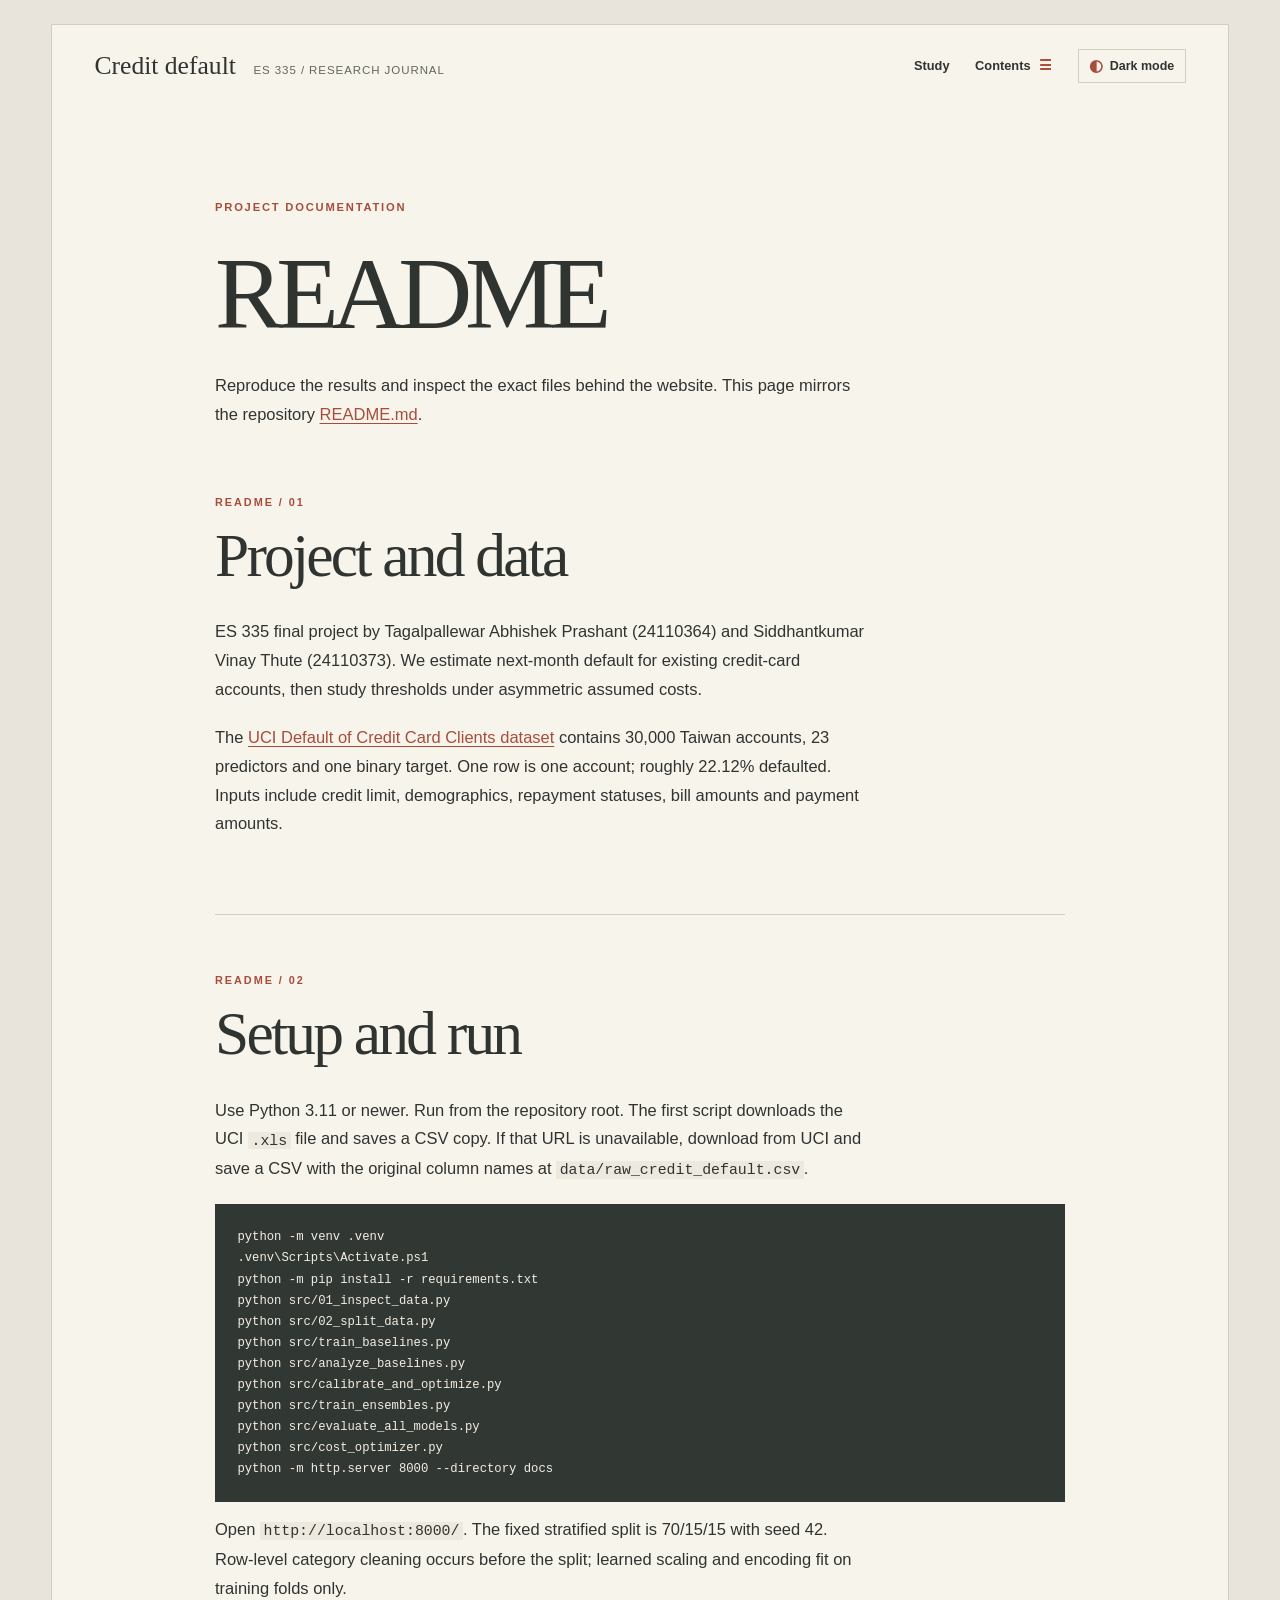
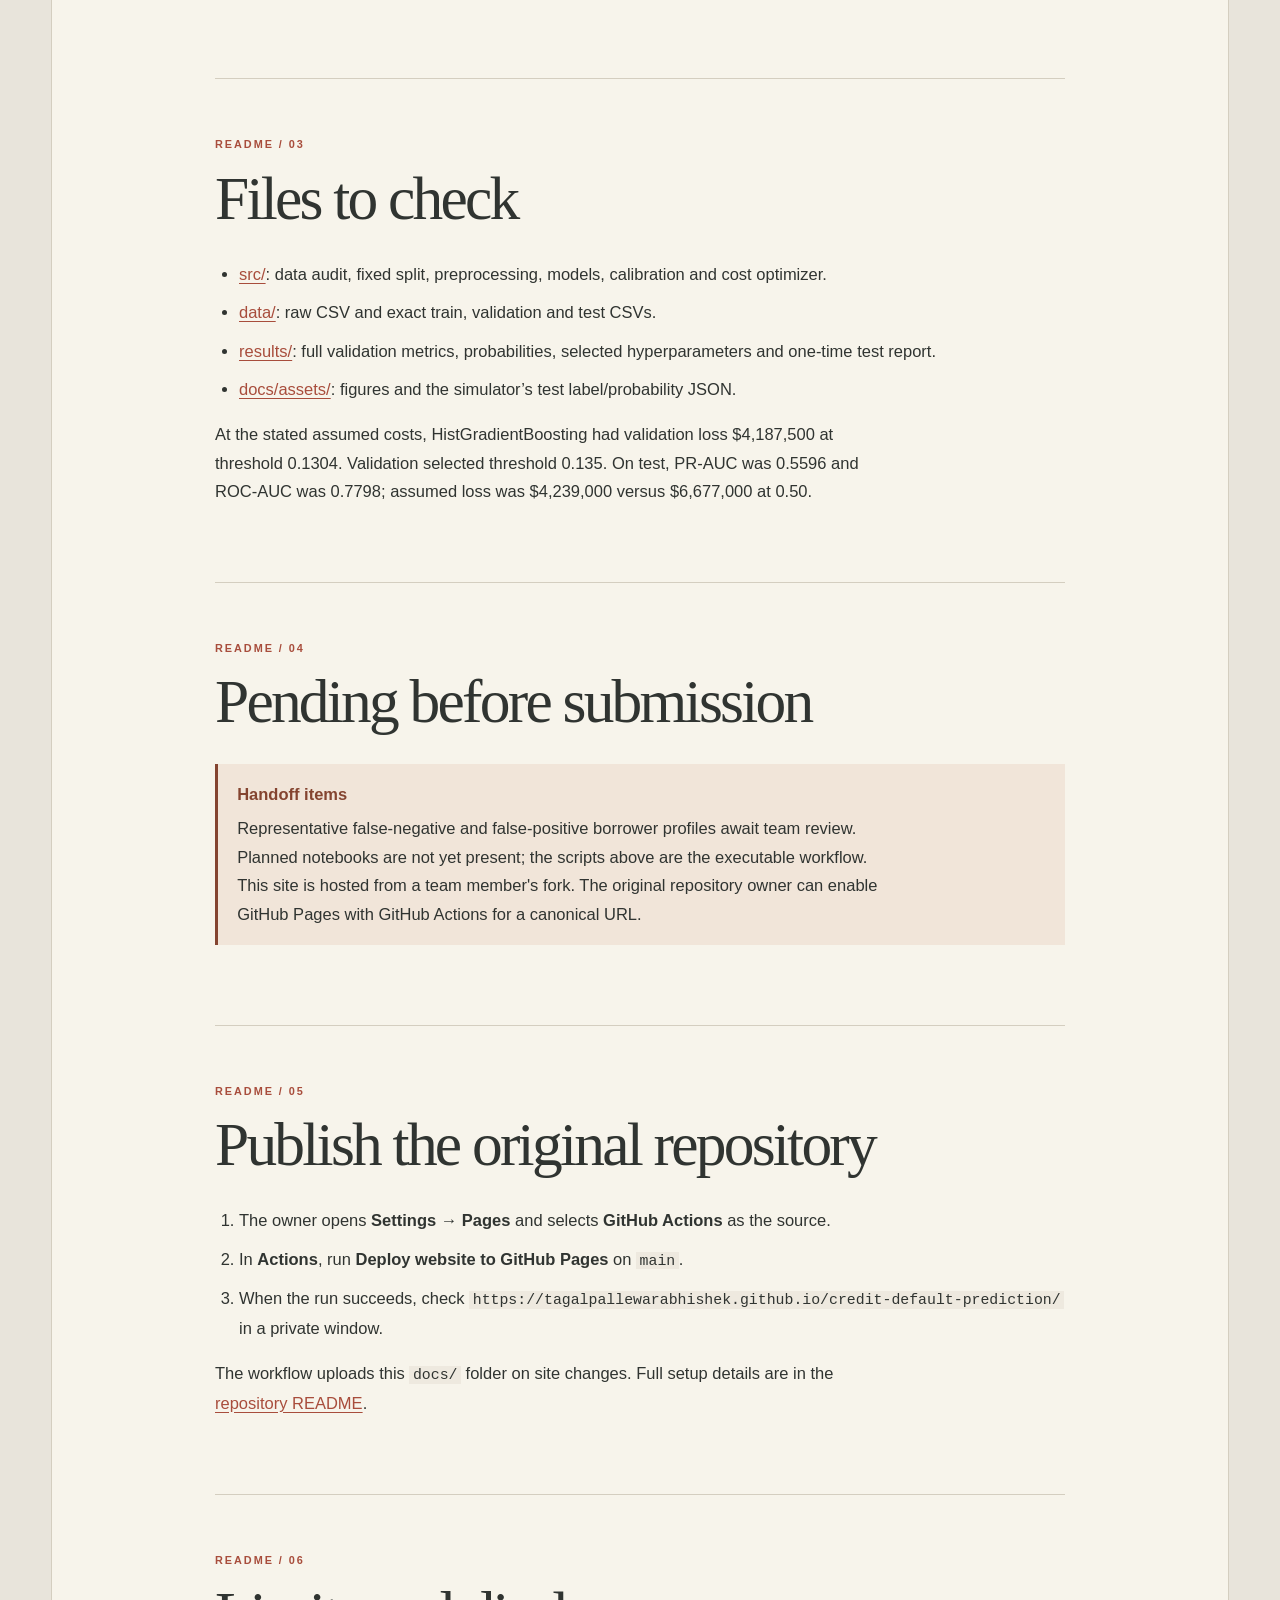
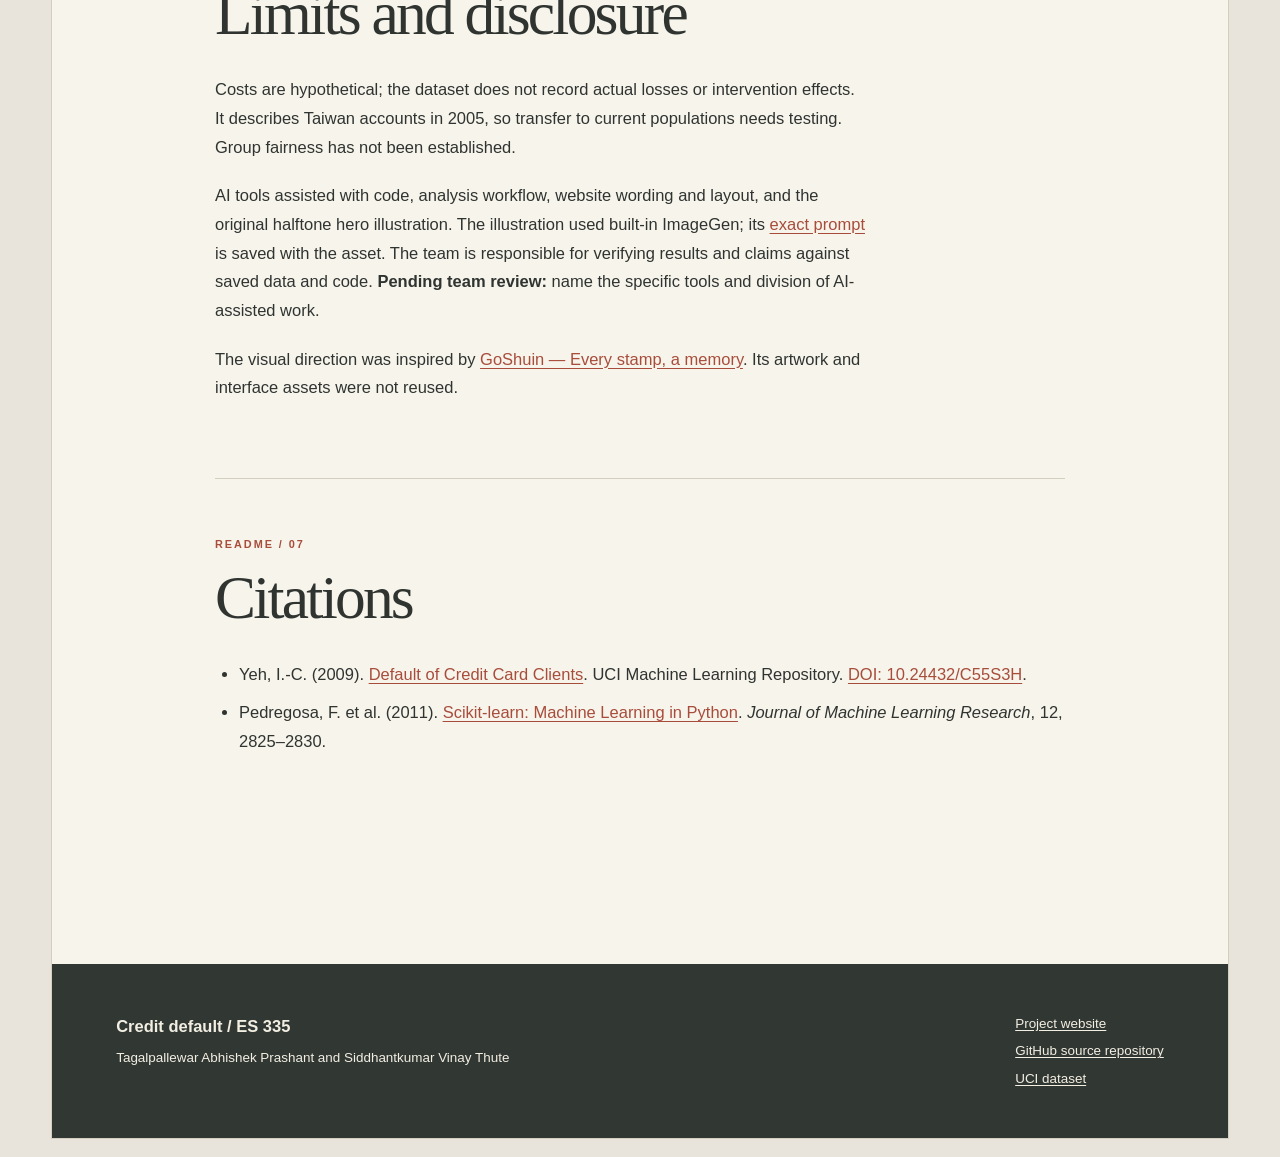
==== commit 785e932f: "Record hero illustration provenance" ====
--- a/docs/readme.html
+++ b/docs/readme.html
@@ -29,7 +29,7 @@
     <section class="chapter"><h2>Files to check</h2><ul><li><a href="https://github.com/TagalpallewarAbhishek/credit-default-prediction/tree/main/src">src/</a>: data audit, fixed split, preprocessing, models, calibration and cost optimizer.</li><li><a href="https://github.com/TagalpallewarAbhishek/credit-default-prediction/tree/main/data">data/</a>: raw CSV and exact train, validation and test CSVs.</li><li><a href="https://github.com/TagalpallewarAbhishek/credit-default-prediction/tree/main/results">results/</a>: full validation metrics, probabilities, selected hyperparameters and one-time test report.</li><li><a href="https://github.com/TagalpallewarAbhishek/credit-default-prediction/tree/main/docs/assets">docs/assets/</a>: figures and the simulator’s test label/probability JSON.</li></ul><p>At the stated assumed costs, HistGradientBoosting had validation loss $4,187,500 at threshold 0.1304. Validation selected threshold 0.135. On test, PR-AUC was 0.5596 and ROC-AUC was 0.7798; assumed loss was $4,239,000 versus $6,677,000 at 0.50.</p></section>
     <section class="chapter"><h2>Pending before submission</h2><div class="pending"><strong>Handoff items</strong><p>Representative false-negative and false-positive borrower profiles await team review. Planned notebooks are not yet present; the scripts above are the executable workflow. This site is hosted from a team member's fork. The original repository owner can enable GitHub Pages with GitHub Actions for a canonical URL.</p></div></section>
     <section class="chapter"><h2>Publish the original repository</h2><ol><li>The owner opens <strong>Settings → Pages</strong> and selects <strong>GitHub Actions</strong> as the source.</li><li>In <strong>Actions</strong>, run <strong>Deploy website to GitHub Pages</strong> on <code>main</code>.</li><li>When the run succeeds, check <code>https://tagalpallewarabhishek.github.io/credit-default-prediction/</code> in a private window.</li></ol><p>The workflow uploads this <code>docs/</code> folder on site changes. Full setup details are in the <a href="https://github.com/TagalpallewarAbhishek/credit-default-prediction/blob/main/README.md">repository README</a>.</p></section>
-    <section class="chapter"><h2>Limits and disclosure</h2><p>Costs are hypothetical; the dataset does not record actual losses or intervention effects. It describes Taiwan accounts in 2005, so transfer to current populations needs testing. Group fairness has not been established.</p><p>AI tools assisted with code, analysis workflow, website wording and layout, and the original halftone hero illustration. The team is responsible for verifying results and claims against saved data and code. <strong>Pending team review:</strong> name the specific tools and division of AI-assisted work.</p><p>The visual direction was inspired by <a href="https://www.awwwards.com/inspiration/desktop-goshuin-every-stamp-a-memory">GoShuin — Every stamp, a memory</a>. Its artwork and interface assets were not reused.</p></section>
+    <section class="chapter"><h2>Limits and disclosure</h2><p>Costs are hypothetical; the dataset does not record actual losses or intervention effects. It describes Taiwan accounts in 2005, so transfer to current populations needs testing. Group fairness has not been established.</p><p>AI tools assisted with code, analysis workflow, website wording and layout, and the original halftone hero illustration. The illustration used built-in ImageGen; its <a href="assets/hero-ledger.prompt.txt">exact prompt</a> is saved with the asset. The team is responsible for verifying results and claims against saved data and code. <strong>Pending team review:</strong> name the specific tools and division of AI-assisted work.</p><p>The visual direction was inspired by <a href="https://www.awwwards.com/inspiration/desktop-goshuin-every-stamp-a-memory">GoShuin — Every stamp, a memory</a>. Its artwork and interface assets were not reused.</p></section>
     <section class="chapter"><h2>Citations</h2><ul><li>Yeh, I.-C. (2009). <a href="https://archive.ics.uci.edu/dataset/350/default+of+credit+card+clients">Default of Credit Card Clients</a>. UCI Machine Learning Repository. <a href="https://doi.org/10.24432/C55S3H">DOI: 10.24432/C55S3H</a>.</li><li>Pedregosa, F. et al. (2011). <a href="https://jmlr.org/papers/v12/pedregosa11a.html">Scikit-learn: Machine Learning in Python</a>. <em>Journal of Machine Learning Research</em>, 12, 2825–2830.</li></ul></section>
   </main>
   <footer class="site-footer"><div><strong>Credit default / ES 335</strong><p>Tagalpallewar Abhishek Prashant and Siddhantkumar Vinay Thute</p></div><div><a href="index.html">Project website</a><a href="https://github.com/TagalpallewarAbhishek/credit-default-prediction">GitHub source repository</a><a href="https://archive.ics.uci.edu/dataset/350/default+of+credit+card+clients">UCI dataset</a></div></footer>
